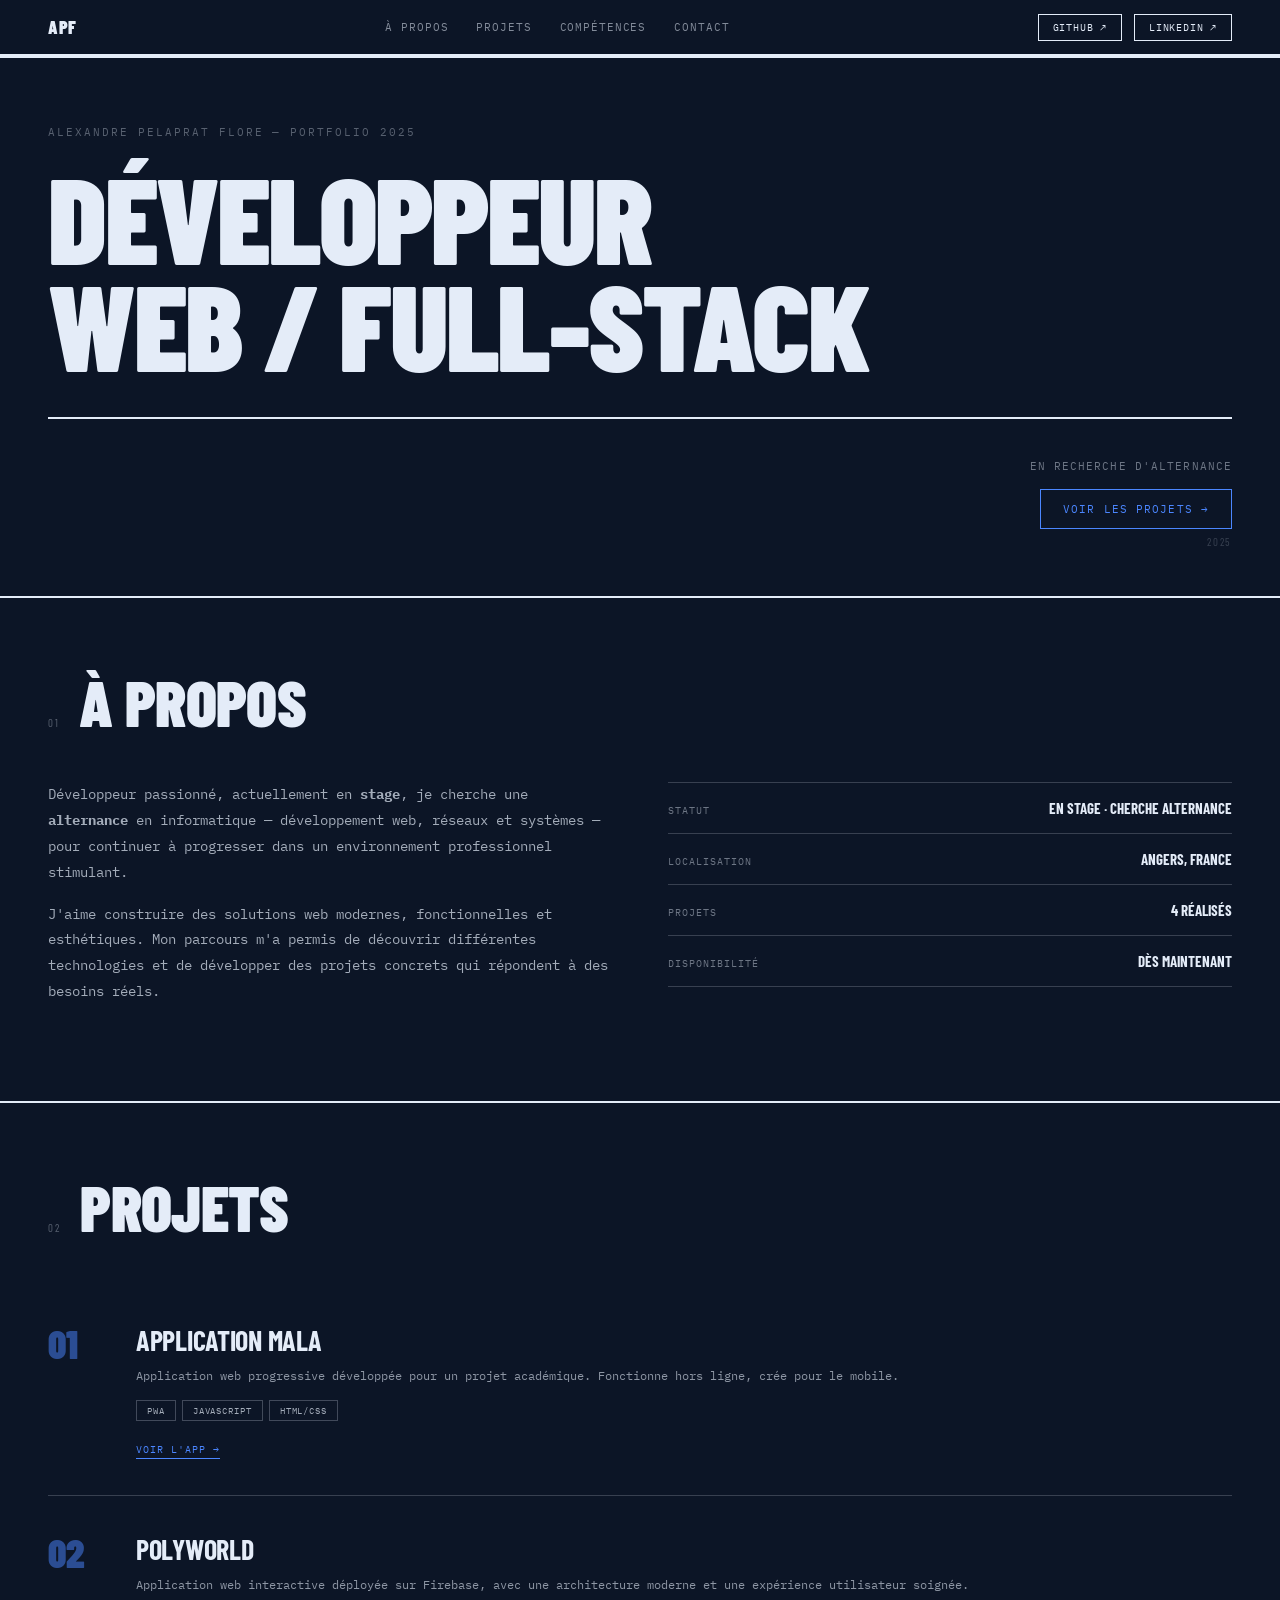
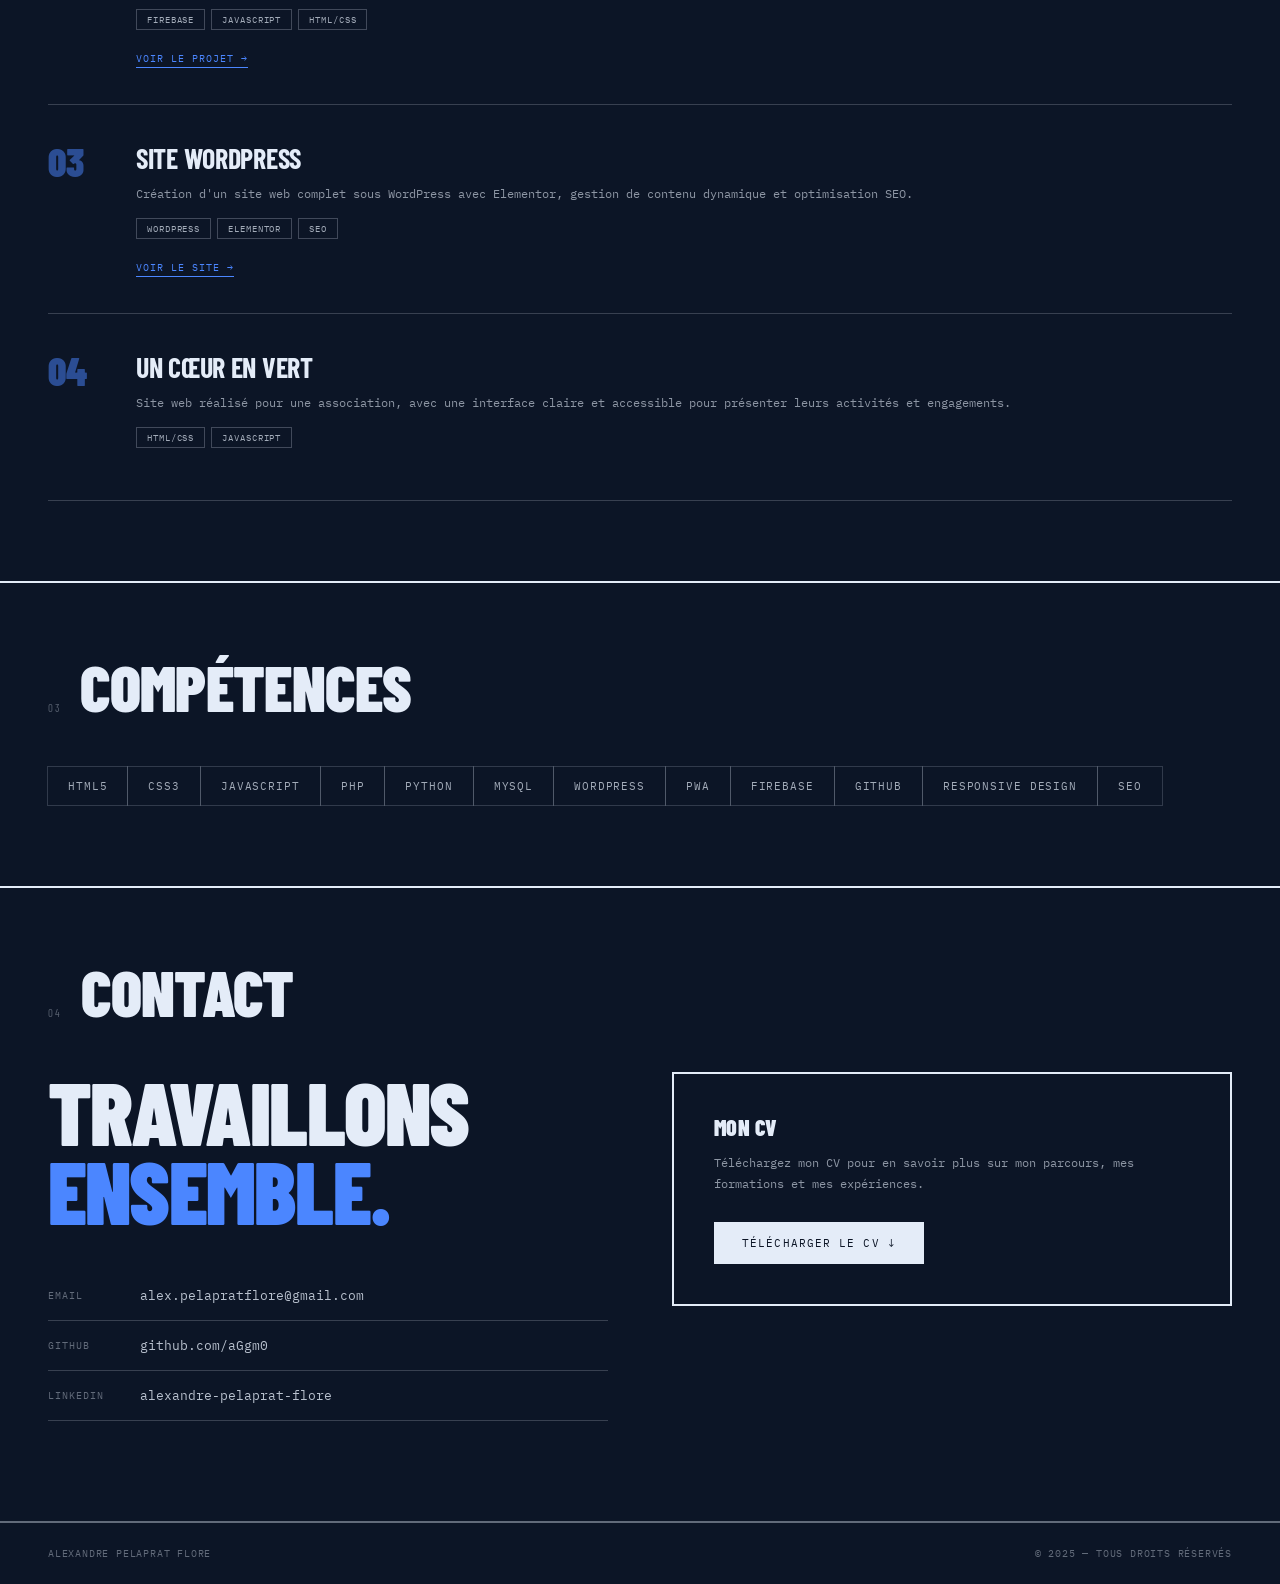
==== index.html @ af3e2ae2 "Fix email display, replace Cloudflare protection with JS obfuscation Co-Authored-By: Claude Sonnet 4" ====
<!DOCTYPE html>
<html lang="fr">
<head>
  <meta charset="UTF-8">
  <meta name="viewport" content="width=device-width, initial-scale=1.0">
  <meta name="description" content="Alexandre Pelaprat Flore — Développeur Web Full-Stack | Portfolio">
  <title>Alexandre Pelaprat Flore — Portfolio</title>
  <link href="https://fonts.googleapis.com/css2?family=Barlow+Condensed:wght@400;700;900&family=IBM+Plex+Mono:wght@400;500;600&display=swap" rel="stylesheet">
  <style>
    :root {
      --bg: #0c1526;
      --fg: #e4ecf8;
      --accent: #4b86ff;
      --border: #e4ecf8;
      --ff-d: 'Barlow Condensed', sans-serif;
      --ff-m: 'IBM Plex Mono', monospace;
    }

    *, *::before, *::after { margin:0; padding:0; box-sizing:border-box; }
    html { scroll-behavior: smooth; }
    body { font-family: var(--ff-m); background: var(--bg); color: var(--fg); overflow-x: hidden; }
    a { color: inherit; text-decoration: none; }
    img { display: block; }

    /* ─── NAV ─── */
    nav {
      position: sticky; top: 0; z-index: 100;
      background: var(--bg); border-bottom: 2px solid var(--border);
      display: flex; align-items: center; justify-content: space-between;
      padding: 0 48px; height: 56px;
      font-size: 11px; text-transform: uppercase; letter-spacing: 0.08em;
    }
    .nav-logo { font-family: var(--ff-d); font-weight: 900; font-size: 18px; letter-spacing: 0.04em; }
    .nav-links { display:flex; gap:28px; list-style:none; }
    .nav-links a { opacity:0.55; transition:opacity .15s; }
    .nav-links a:hover { opacity:1; }
    .nav-actions { display:flex; gap:12px; }
    .nav-btn {
      border: 1.5px solid var(--border); padding:6px 14px;
      font-size:10px; font-family: var(--ff-m); letter-spacing:.08em; cursor:pointer;
      background:transparent; color:var(--fg); text-transform:uppercase;
      transition: background .15s, color .15s;
    }
    .nav-btn:hover { background: var(--fg); color: var(--bg); }

    /* ─── SECTIONS ─── */
    section { border-top: 2px solid var(--border); }
    .wrap { max-width: 1320px; margin: 0 auto; padding: 0 48px; }
    .section-head { display:flex; align-items:baseline; gap:20px; margin-bottom:48px; padding-top:72px; }
    .s-num { font-family:var(--ff-d); font-size:11px; letter-spacing:.15em; text-transform:uppercase; opacity:.35; }
    .s-title { font-family:var(--ff-d); font-size:clamp(40px,5vw,72px); font-weight:900; text-transform:uppercase; line-height:1; letter-spacing:-.01em; }

    /* ─── HERO ─── */
    .hero {
      min-height: 60vh; display: flex; flex-direction: column;
      justify-content: center; padding: 64px 48px; position: relative;
    }
    .hero::after {
      content: '2025'; position: absolute; bottom: 48px; right: 48px;
      font-family: var(--ff-d); font-size: 11px; letter-spacing: .15em;
      text-transform: uppercase; opacity: .2;
    }
    .hero-pre {
      font-size: 11px; letter-spacing: .18em; text-transform: uppercase; opacity: .35; margin-bottom: 24px;
    }
    .hero-name {
      font-family: var(--ff-d); font-weight: 900;
      font-size: clamp(60px, 9.5vw, 136px); line-height: .88;
      text-transform: uppercase; letter-spacing: -.02em;
    }
    .hero-rule { width: 100%; height: 2px; background: var(--border); margin: 40px 0; }
    .hero-bottom { display: flex; justify-content: space-between; align-items: flex-end; }
    .hero-status { font-size: 11px; letter-spacing: .1em; text-transform: uppercase; opacity: .45; margin-bottom: 16px; }
    .hero-cta {
      display: inline-flex; align-items: center; gap: 10px;
      font-size: 11px; letter-spacing: .1em; text-transform: uppercase;
      color: var(--accent); border: 1.5px solid var(--accent); padding: 12px 22px;
      transition: background .15s, color .15s;
    }
    .hero-cta:hover { background: var(--accent); color: var(--bg); }

    /* ─── ABOUT ─── */
    .about { padding-bottom: 80px; }
    .about-grid { display: grid; grid-template-columns: 1fr 1fr; gap: 56px; align-items: start; }
    .about-text p { font-size: 14px; line-height: 1.85; opacity: .7; margin-bottom: 16px; }
    .about-text strong { opacity: 1; color: var(--fg); }
    .about-facts { display: flex; flex-direction: column; }
    .about-fact { display:flex; justify-content:space-between; align-items:baseline; padding:16px 0; border-bottom:1px solid; border-color:color-mix(in srgb,var(--border) 20%,transparent); }
    .about-fact:first-child { border-top:1px solid; border-top-color:color-mix(in srgb,var(--border) 20%,transparent); }
    .fact-label { font-size:10px; text-transform:uppercase; letter-spacing:.1em; opacity:.45; }
    .fact-value { font-family:var(--ff-d); font-weight:700; font-size:15px; text-transform:uppercase; }

    /* ─── PROJECTS ─── */
    .projects { padding-bottom: 80px; }
    .project-item {
      display: grid; grid-template-columns: 56px 1fr;
      gap: 32px; align-items: start; padding: 36px 0;
      border-bottom: 1px solid; border-color:color-mix(in srgb,var(--border) 20%,transparent);
    }
    .project-item:first-child { border-top:1px solid; border-top-color:color-mix(in srgb,var(--border) 20%,transparent); }
    .proj-num { font-family:var(--ff-d); font-size:40px; font-weight:900; color:var(--accent); line-height:1; opacity:.5; }
    .proj-title { font-family:var(--ff-d); font-size:28px; font-weight:700; text-transform:uppercase; letter-spacing:-.01em; margin-bottom:8px; }
    .proj-desc { font-size:12px; line-height:1.75; opacity:.6; margin-bottom:14px; }
    .proj-tags { display:flex; flex-wrap:wrap; gap:6px; margin-bottom:16px; }
    .tag { font-size:9px; text-transform:uppercase; letter-spacing:.1em; padding:4px 10px; border:1px solid; border-color:color-mix(in srgb,var(--border) 35%,transparent); opacity:.7; }
    .proj-link { font-size:10px; text-transform:uppercase; letter-spacing:.1em; color:var(--accent); display:inline-flex; align-items:center; gap:6px; border-bottom:1px solid var(--accent); padding-bottom:2px; transition:gap .15s; }
    .proj-link:hover { gap:12px; }

    /* ─── SKILLS ─── */
    .skills { padding-bottom: 80px; }
    .skills-grid { display:flex; flex-wrap:wrap; gap:0; }
    .skill { font-size:11px; text-transform:uppercase; letter-spacing:.08em; padding:12px 20px; border:1px solid; border-color:color-mix(in srgb,var(--border) 25%,transparent); margin:-1px 0 0 -1px; transition:background .15s, color .15s, opacity .15s; opacity:.7; }
    .skill:hover { opacity:1; background:var(--fg); color:var(--bg); }

    /* ─── CONTACT ─── */
    .contact { padding-bottom: 100px; }
    .contact-grid { display:grid; grid-template-columns:1fr 1fr; gap:64px; align-items:start; }
    .contact-heading { font-family:var(--ff-d); font-size:clamp(48px,7vw,88px); font-weight:900; text-transform:uppercase; line-height:.9; letter-spacing:-.02em; margin-bottom:40px; }
    .contact-heading span { color:var(--accent); }
    .contact-row { display:flex; align-items:center; gap:20px; padding:16px 0; border-bottom:1px solid; border-color:color-mix(in srgb,var(--border) 20%,transparent); font-size:13px; }
    .contact-row:first-child { border-top:1px solid; border-top-color:color-mix(in srgb,var(--border) 20%,transparent); }
    .c-label { font-size:10px; text-transform:uppercase; letter-spacing:.1em; opacity:.4; min-width:72px; }
    .c-val { opacity:.8; transition:opacity .15s; }
    .c-val:hover { opacity:1; }
    .cv-box { border:2px solid var(--border); padding:40px; }
    .cv-box-title { font-family:var(--ff-d); font-size:22px; font-weight:900; text-transform:uppercase; letter-spacing:.02em; margin-bottom:12px; }
    .cv-desc { font-size:12px; line-height:1.75; opacity:.6; margin-bottom:28px; }
    .cv-btn { display:inline-flex; align-items:center; gap:12px; background:var(--fg); color:var(--bg); padding:14px 28px; font-size:11px; font-family:var(--ff-m); text-transform:uppercase; letter-spacing:.1em; transition:opacity .15s; }
    .cv-btn:hover { opacity:.82; }

    /* ─── FOOTER ─── */
    footer { border-top:2px solid var(--border); padding:24px 48px; display:flex; justify-content:space-between; align-items:center; font-size:10px; letter-spacing:.08em; text-transform:uppercase; opacity:.4; }

    /* ─── RESPONSIVE ─── */
    @media(max-width:768px){
      nav { padding:0 24px; flex-wrap:wrap; height:auto; padding-top:12px; padding-bottom:12px; gap:12px; }
      .nav-links { order:3; width:100%; justify-content:center; }
      .wrap { padding:0 24px; }
      .hero { padding:48px 24px; }
      .about-grid { grid-template-columns:1fr; }
      .contact-grid { grid-template-columns:1fr; }
      footer { padding:20px 24px; flex-direction:column; gap:8px; text-align:center; }
    }
  </style>
</head>
<body>

<nav>
  <div class="nav-logo">APF</div>
  <ul class="nav-links">
    <li><a href="#about">À propos</a></li>
    <li><a href="#projects">Projets</a></li>
    <li><a href="#skills">Compétences</a></li>
    <li><a href="#contact">Contact</a></li>
  </ul>
  <div class="nav-actions">
    <a href="https://github.com/aGgm0" target="_blank" class="nav-btn">GitHub ↗</a>
    <a href="https://www.linkedin.com/in/alexandre-pelaprat-flore/" target="_blank" class="nav-btn">LinkedIn ↗</a>
  </div>
</nav>

<section class="hero" id="top">
  <div class="hero-pre">Alexandre Pelaprat Flore — Portfolio 2025</div>
  <div class="hero-name">Développeur<br>Web / Full-Stack</div>
  <div class="hero-rule"></div>
  <div class="hero-bottom">
    <div></div>
    <div style="text-align:right">
      <div class="hero-status">En recherche d'alternance</div>
      <a href="#projects" class="hero-cta">Voir les projets →</a>
    </div>
  </div>
</section>

<section id="about" class="about">
  <div class="wrap">
    <div class="section-head">
      <span class="s-num">01</span>
      <h2 class="s-title">À propos</h2>
    </div>
    <div class="about-grid">
      <div class="about-text">
        <p>Développeur passionné, actuellement en <strong>stage</strong>, je cherche une <strong>alternance</strong> en informatique — développement web, réseaux et systèmes — pour continuer à progresser dans un environnement professionnel stimulant.</p>
        <p>J'aime construire des solutions web modernes, fonctionnelles et esthétiques. Mon parcours m'a permis de découvrir différentes technologies et de développer des projets concrets qui répondent à des besoins réels.</p>
      </div>
      <div class="about-facts">
        <div class="about-fact">
          <span class="fact-label">Statut</span>
          <span class="fact-value">En stage · Cherche alternance</span>
        </div>
        <div class="about-fact">
          <span class="fact-label">Localisation</span>
          <span class="fact-value">Angers, France</span>
        </div>
        <div class="about-fact">
          <span class="fact-label">Projets</span>
          <span class="fact-value">4 réalisés</span>
        </div>
        <div class="about-fact">
          <span class="fact-label">Disponibilité</span>
          <span class="fact-value">Dès maintenant</span>
        </div>
      </div>
    </div>
  </div>
</section>

<section id="projects" class="projects">
  <div class="wrap">
    <div class="section-head">
      <span class="s-num">02</span>
      <h2 class="s-title">Projets</h2>
    </div>

    <div class="project-item">
      <div class="proj-num">01</div>
      <div class="proj-info">
        <div class="proj-title">Application Mala</div>
        <p class="proj-desc">Application web progressive développée pour un projet académique. Fonctionne hors ligne, crée pour le mobile.</p>
        <div class="proj-tags">
          <span class="tag">PWA</span>
          <span class="tag">JavaScript</span>
          <span class="tag">HTML/CSS</span>
        </div>
        <a href="https://mala-lyart.vercel.app/" target="_blank" class="proj-link">Voir l'app →</a>
      </div>
    </div>

    <div class="project-item">
      <div class="proj-num">02</div>
      <div class="proj-info">
        <div class="proj-title">Polyworld</div>
        <p class="proj-desc">Application web interactive déployée sur Firebase, avec une architecture moderne et une expérience utilisateur soignée.</p>
        <div class="proj-tags">
          <span class="tag">Firebase</span>
          <span class="tag">JavaScript</span>
          <span class="tag">HTML/CSS</span>
        </div>
        <a href="https://polyworld-59bb5.web.app/" target="_blank" class="proj-link">Voir le projet →</a>
      </div>
    </div>

    <div class="project-item">
      <div class="proj-num">03</div>
      <div class="proj-info">
        <div class="proj-title">Site WordPress</div>
        <p class="proj-desc">Création d'un site web complet sous WordPress avec Elementor, gestion de contenu dynamique et optimisation SEO.</p>
        <div class="proj-tags">
          <span class="tag">WordPress</span>
          <span class="tag">Elementor</span>
          <span class="tag">SEO</span>
        </div>
        <a href="https://alexandre-pelapratflore.mds-angers.yt" target="_blank" class="proj-link">Voir le site →</a>
      </div>
    </div>

    <div class="project-item">
      <div class="proj-num">04</div>
      <div class="proj-info">
        <div class="proj-title">Un Cœur en Vert</div>
        <p class="proj-desc">Site web réalisé pour une association, avec une interface claire et accessible pour présenter leurs activités et engagements.</p>
        <div class="proj-tags">
          <span class="tag">HTML/CSS</span>
          <span class="tag">JavaScript</span>
        </div>
      </div>
    </div>

  </div>
</section>

<section id="skills" class="skills">
  <div class="wrap">
    <div class="section-head">
      <span class="s-num">03</span>
      <h2 class="s-title">Compétences</h2>
    </div>
    <div class="skills-grid">
      <span class="skill">HTML5</span>
      <span class="skill">CSS3</span>
      <span class="skill">JavaScript</span>
      <span class="skill">PHP</span>
      <span class="skill">Python</span>
      <span class="skill">MySQL</span>
      <span class="skill">WordPress</span>
      <span class="skill">PWA</span>
      <span class="skill">Firebase</span>
      <span class="skill">GitHub</span>
      <span class="skill">Responsive Design</span>
      <span class="skill">SEO</span>
    </div>
  </div>
</section>

<section id="contact" class="contact">
  <div class="wrap">
    <div class="section-head">
      <span class="s-num">04</span>
      <h2 class="s-title">Contact</h2>
    </div>
    <div class="contact-grid">
      <div>
        <div class="contact-heading">Travaillons<br><span>ensemble.</span></div>
        <div class="contact-row">
          <span class="c-label">Email</span>
          <a href="#" id="email-link" class="c-val" id="email-link">chargement...</a>
        </div>
        <div class="contact-row">
          <span class="c-label">GitHub</span>
          <a href="https://github.com/aGgm0" target="_blank" class="c-val">github.com/aGgm0</a>
        </div>
        <div class="contact-row">
          <span class="c-label">LinkedIn</span>
          <a href="https://www.linkedin.com/in/alexandre-pelaprat-flore/" target="_blank" class="c-val">alexandre-pelaprat-flore</a>
        </div>
      </div>
      <div class="cv-box">
        <div class="cv-box-title">Mon CV</div>
        <p class="cv-desc">Téléchargez mon CV pour en savoir plus sur mon parcours, mes formations et mes expériences.</p>
        <a href="./CV Alternance 86.pdf" download class="cv-btn">Télécharger le CV ↓</a>
      </div>
    </div>
  </div>
</section>

<footer>
  <span>Alexandre Pelaprat Flore</span>
  <span>© 2025 — Tous droits réservés</span>
</footer>

<script>
  var u='alex.pelapratflore';var d='gmail.com';
  var el=document.getElementById('email-link');
  el.href='mailto:'+u+'@'+d;
  el.textContent=u+'@'+d;
</script>
</body>
</html>
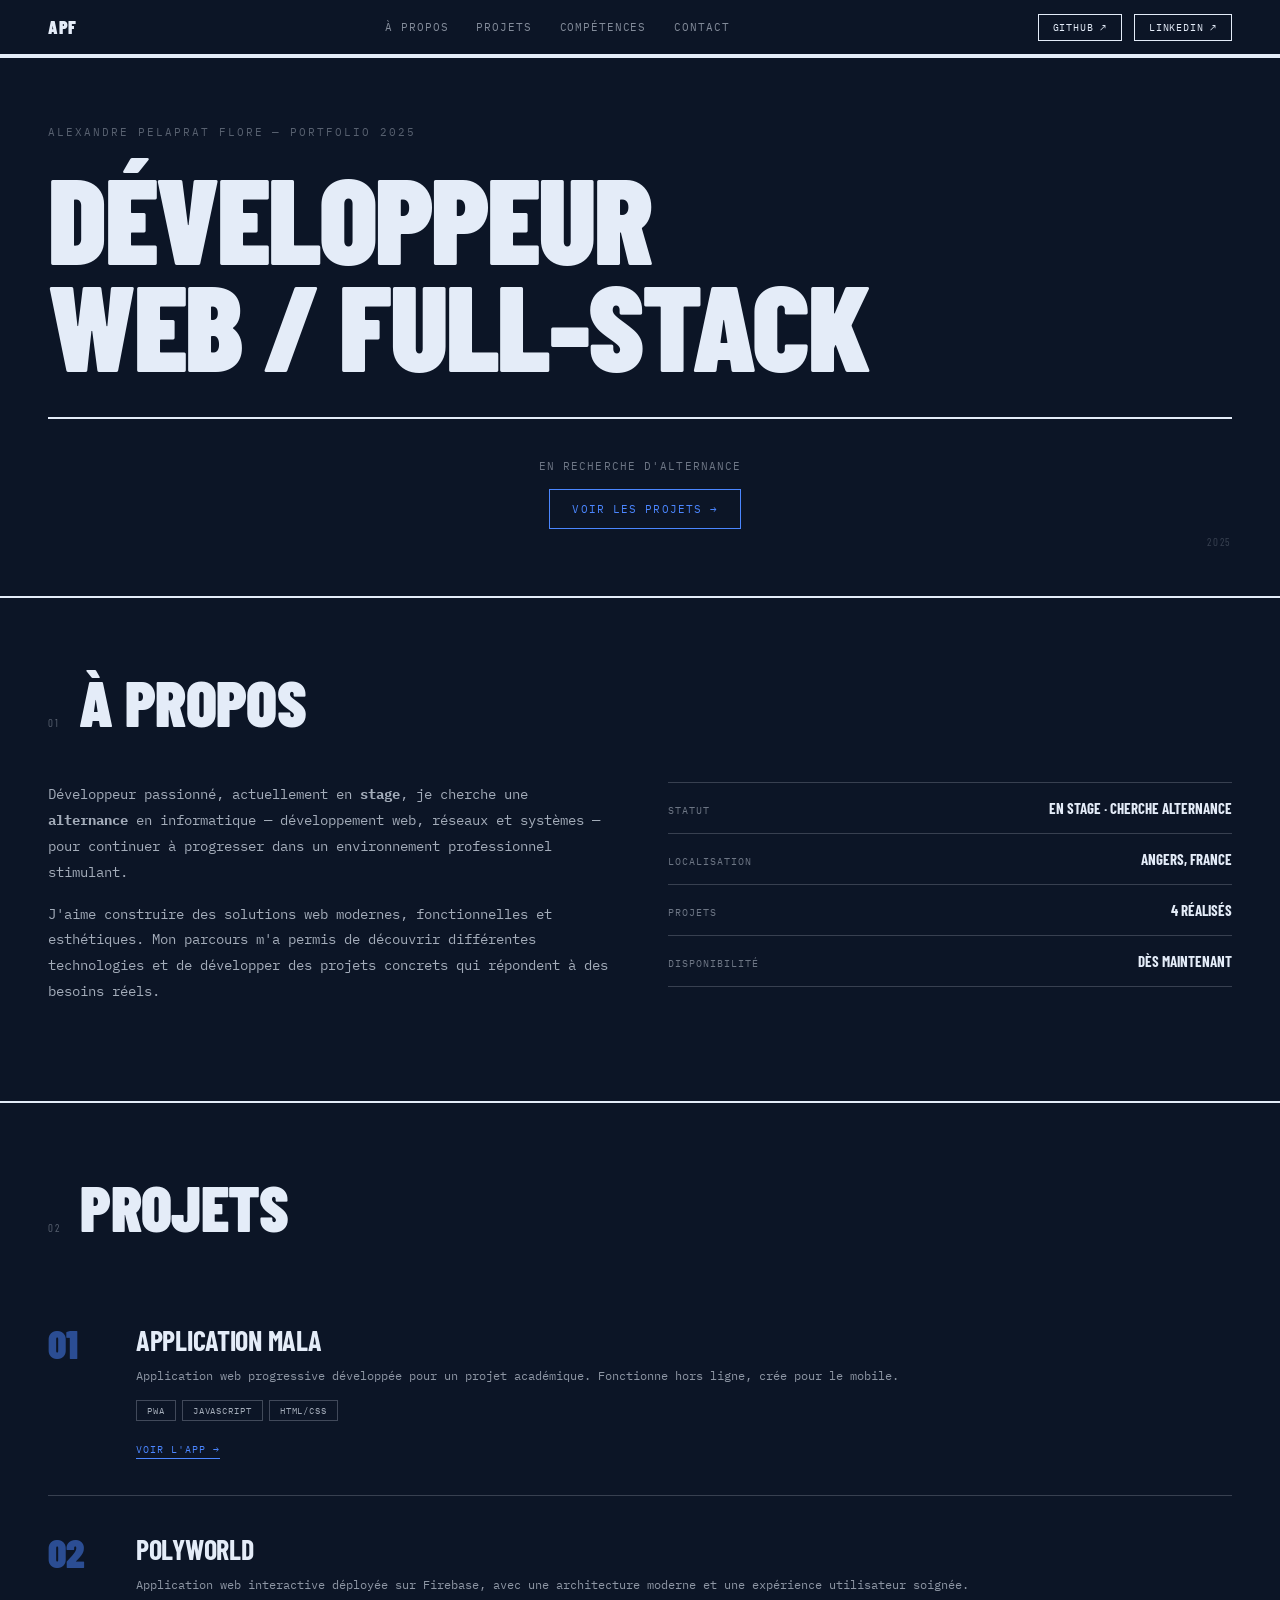
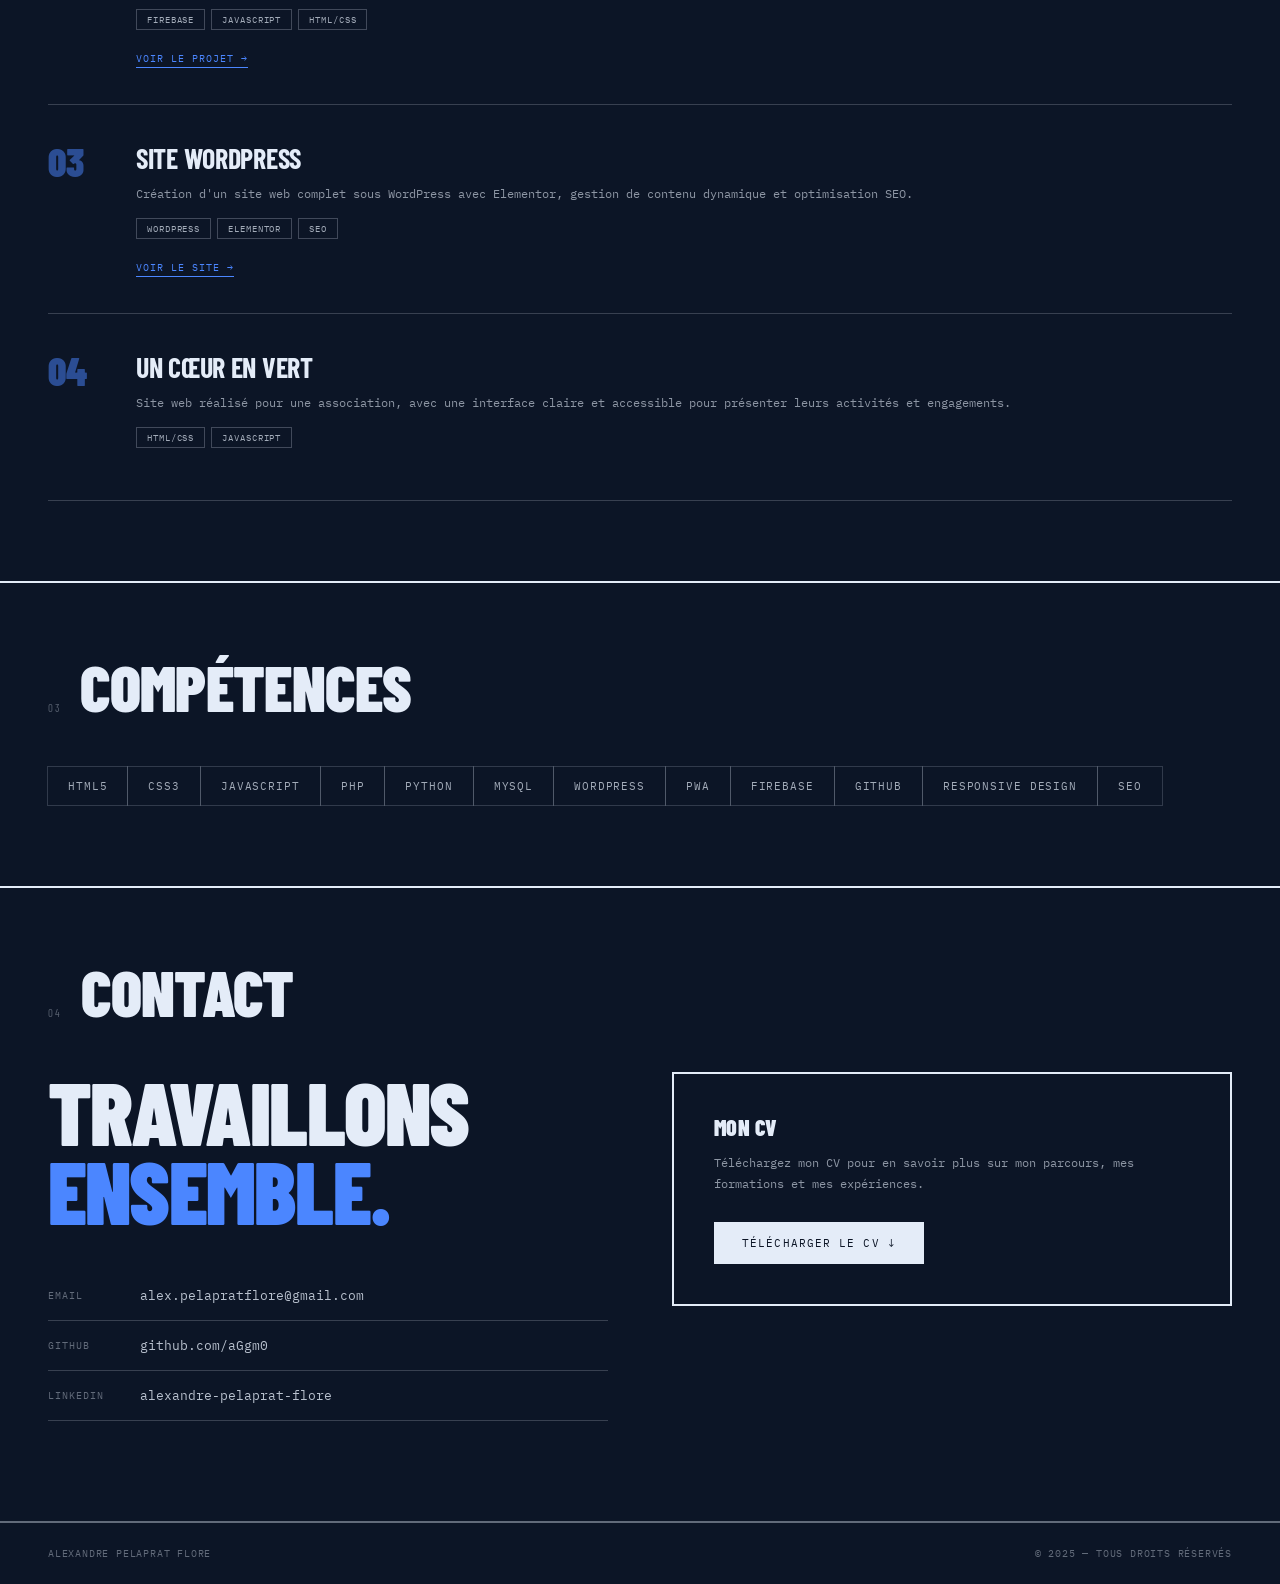
==== commit b5360739: "Center align items in hero-bottom section" ====
--- a/index.html
+++ b/index.html
@@ -69,7 +69,7 @@
       text-transform: uppercase; letter-spacing: -.02em;
     }
     .hero-rule { width: 100%; height: 2px; background: var(--border); margin: 40px 0; }
-    .hero-bottom { display: flex; justify-content: space-between; align-items: flex-end; }
+    .hero-bottom { display: flex; justify-content: center; align-items: flex-end; }
     .hero-status { font-size: 11px; letter-spacing: .1em; text-transform: uppercase; opacity: .45; margin-bottom: 16px; }
     .hero-cta {
       display: inline-flex; align-items: center; gap: 10px;
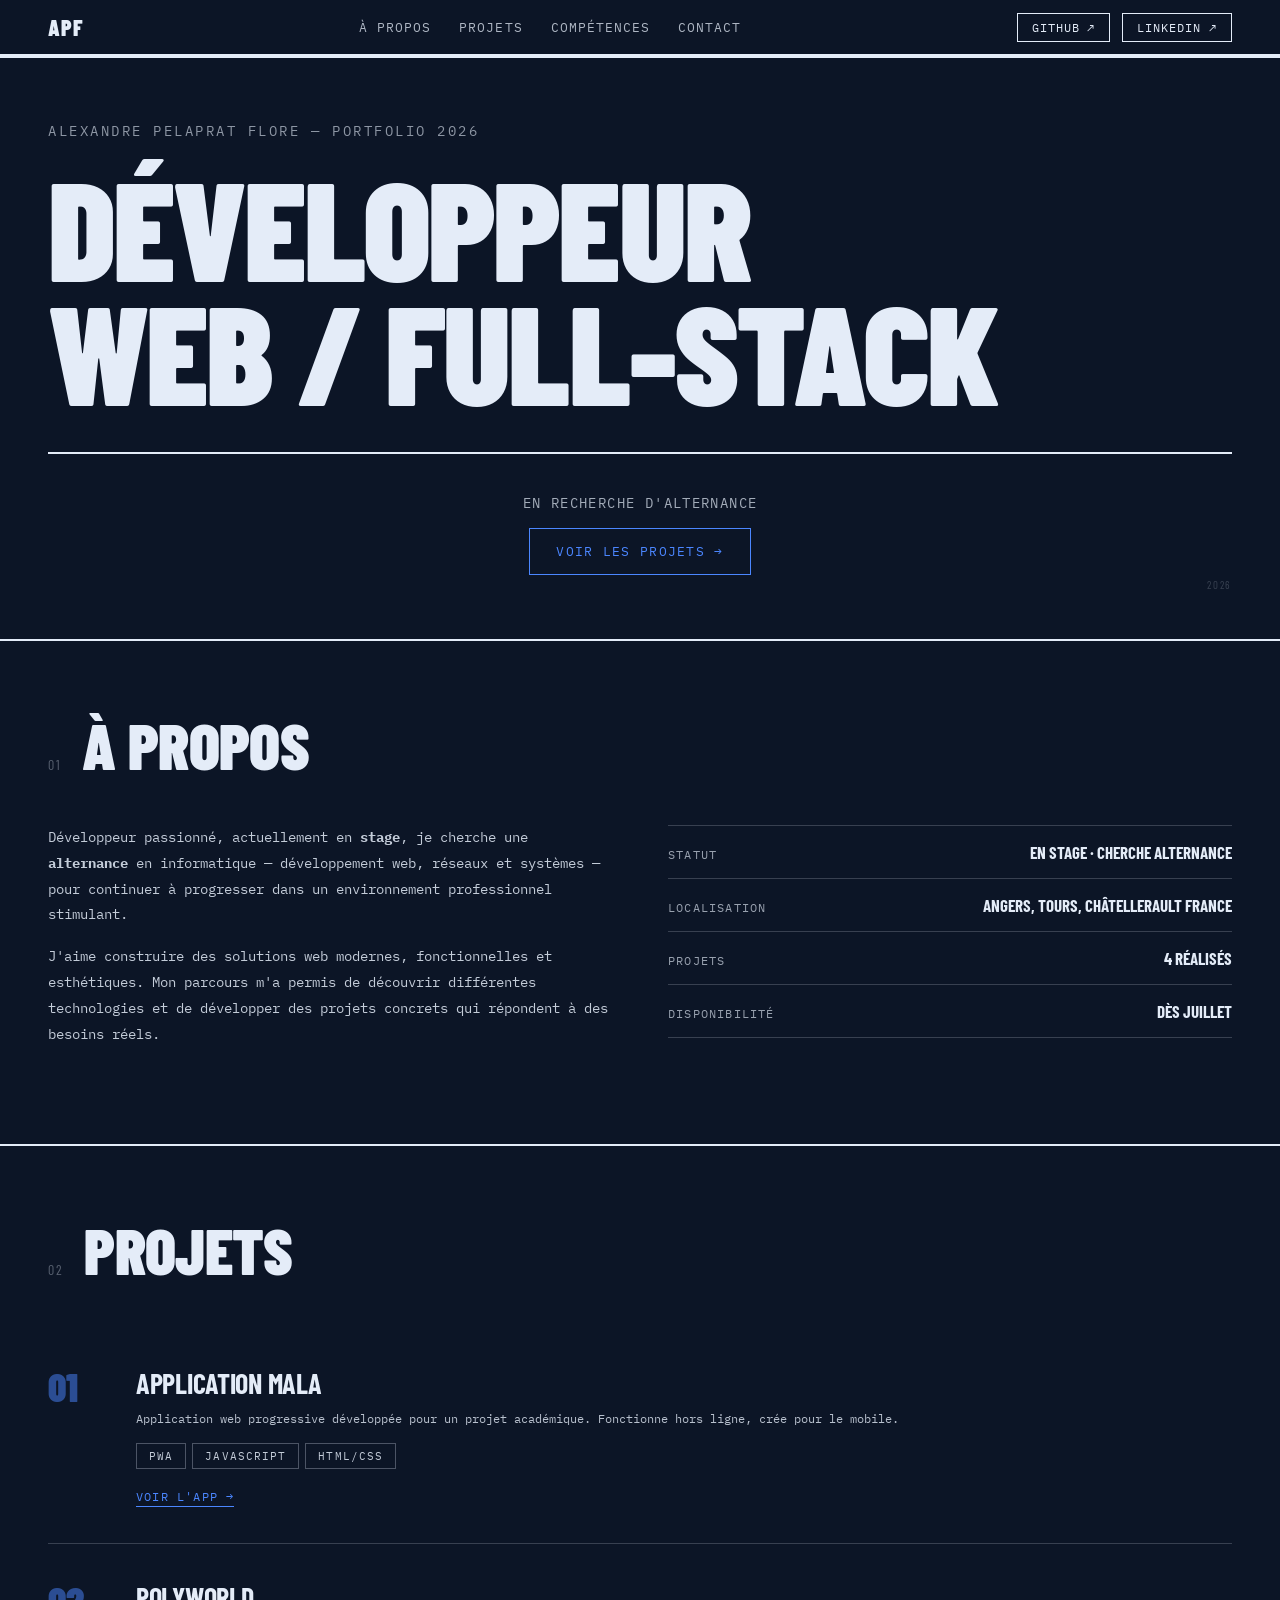
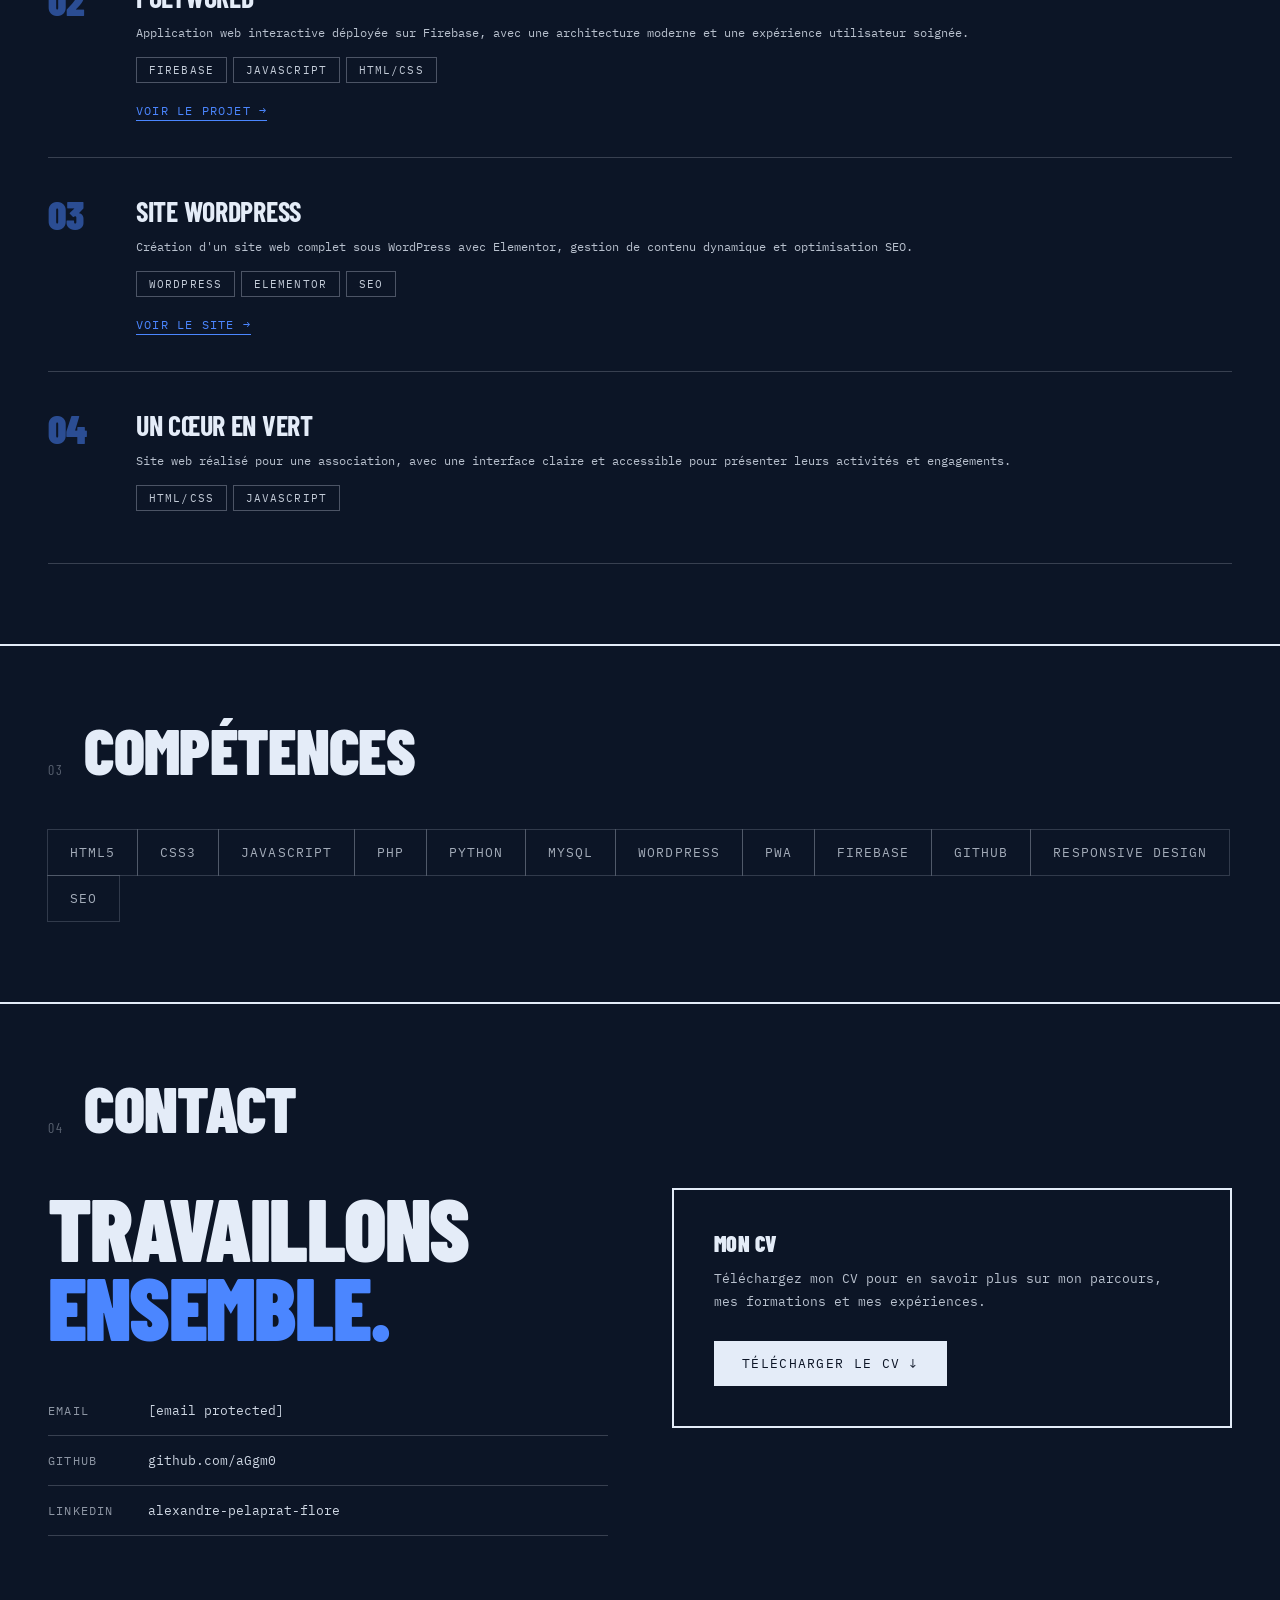
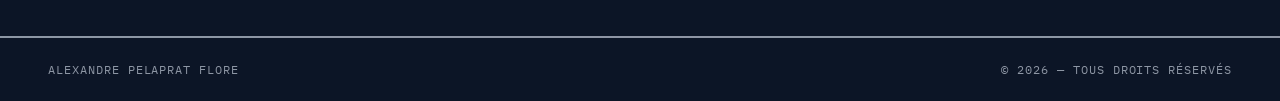
==== commit d0c4407f: "Add files via upload" ====
--- a/index.html
+++ b/index.html
@@ -1,11 +1,11 @@
-<!DOCTYPE html>
-<html lang="fr">
-<head>
+<!DOCTYPE html><html lang="fr"><head>
+
+
   <meta charset="UTF-8">
   <meta name="viewport" content="width=device-width, initial-scale=1.0">
   <meta name="description" content="Alexandre Pelaprat Flore — Développeur Web Full-Stack | Portfolio">
   <title>Alexandre Pelaprat Flore — Portfolio</title>
-  <link href="https://fonts.googleapis.com/css2?family=Barlow+Condensed:wght@400;700;900&family=IBM+Plex+Mono:wght@400;500;600&display=swap" rel="stylesheet">
+  <link href="https://fonts.googleapis.com/css2?family=Barlow+Condensed:wght@400;700;900&amp;family=IBM+Plex+Mono:wght@400;500;600&amp;display=swap" rel="stylesheet">
   <style>
     :root {
       --bg: #0c1526;
@@ -28,16 +28,16 @@
       background: var(--bg); border-bottom: 2px solid var(--border);
       display: flex; align-items: center; justify-content: space-between;
       padding: 0 48px; height: 56px;
-      font-size: 11px; text-transform: uppercase; letter-spacing: 0.08em;
-    }
-    .nav-logo { font-family: var(--ff-d); font-weight: 900; font-size: 18px; letter-spacing: 0.04em; }
+      font-size: 13px; text-transform: uppercase; letter-spacing: 0.08em;
+    }
+    .nav-logo { font-family: var(--ff-d); font-weight: 900; font-size: 22px; letter-spacing: 0.04em; }
     .nav-links { display:flex; gap:28px; list-style:none; }
-    .nav-links a { opacity:0.55; transition:opacity .15s; }
+    .nav-links a { opacity:0.75; transition:opacity .15s; }
     .nav-links a:hover { opacity:1; }
     .nav-actions { display:flex; gap:12px; }
     .nav-btn {
       border: 1.5px solid var(--border); padding:6px 14px;
-      font-size:10px; font-family: var(--ff-m); letter-spacing:.08em; cursor:pointer;
+      font-size:12px; font-family: var(--ff-m); letter-spacing:.08em; cursor:pointer;
       background:transparent; color:var(--fg); text-transform:uppercase;
       transition: background .15s, color .15s;
     }
@@ -47,7 +47,7 @@
     section { border-top: 2px solid var(--border); }
     .wrap { max-width: 1320px; margin: 0 auto; padding: 0 48px; }
     .section-head { display:flex; align-items:baseline; gap:20px; margin-bottom:48px; padding-top:72px; }
-    .s-num { font-family:var(--ff-d); font-size:11px; letter-spacing:.15em; text-transform:uppercase; opacity:.35; }
+    .s-num { font-family:var(--ff-d); font-size:14px; letter-spacing:.15em; text-transform:uppercase; opacity:.35; }
     .s-title { font-family:var(--ff-d); font-size:clamp(40px,5vw,72px); font-weight:900; text-transform:uppercase; line-height:1; letter-spacing:-.01em; }
 
     /* ─── HERO ─── */
@@ -56,25 +56,25 @@
       justify-content: center; padding: 64px 48px; position: relative;
     }
     .hero::after {
-      content: '2025'; position: absolute; bottom: 48px; right: 48px;
+      content: '2026'; position: absolute; bottom: 48px; right: 48px;
       font-family: var(--ff-d); font-size: 11px; letter-spacing: .15em;
       text-transform: uppercase; opacity: .2;
     }
     .hero-pre {
-      font-size: 11px; letter-spacing: .18em; text-transform: uppercase; opacity: .35; margin-bottom: 24px;
+      font-size: 14px; letter-spacing: .18em; text-transform: uppercase; opacity: .6; margin-bottom: 24px;
     }
     .hero-name {
       font-family: var(--ff-d); font-weight: 900;
-      font-size: clamp(60px, 9.5vw, 136px); line-height: .88;
+      font-size: clamp(72px, 11vw, 160px); line-height: .88;
       text-transform: uppercase; letter-spacing: -.02em;
     }
     .hero-rule { width: 100%; height: 2px; background: var(--border); margin: 40px 0; }
-    .hero-bottom { display: flex; justify-content: center; align-items: flex-end; }
-    .hero-status { font-size: 11px; letter-spacing: .1em; text-transform: uppercase; opacity: .45; margin-bottom: 16px; }
+    .hero-bottom { display: flex; justify-content: space-between; align-items: flex-end; }
+    .hero-status { font-size: 14px; letter-spacing: .1em; text-transform: uppercase; opacity: .7; margin-bottom: 16px; }
     .hero-cta {
       display: inline-flex; align-items: center; gap: 10px;
-      font-size: 11px; letter-spacing: .1em; text-transform: uppercase;
-      color: var(--accent); border: 1.5px solid var(--accent); padding: 12px 22px;
+      font-size: 13px; letter-spacing: .1em; text-transform: uppercase;
+      color: var(--accent); border: 1.5px solid var(--accent); padding: 14px 26px;
       transition: background .15s, color .15s;
     }
     .hero-cta:hover { background: var(--accent); color: var(--bg); }
@@ -82,13 +82,13 @@
     /* ─── ABOUT ─── */
     .about { padding-bottom: 80px; }
     .about-grid { display: grid; grid-template-columns: 1fr 1fr; gap: 56px; align-items: start; }
-    .about-text p { font-size: 14px; line-height: 1.85; opacity: .7; margin-bottom: 16px; }
+    .about-text p { font-size: 14px; line-height: 1.85; opacity: .85; margin-bottom: 16px; }
     .about-text strong { opacity: 1; color: var(--fg); }
     .about-facts { display: flex; flex-direction: column; }
     .about-fact { display:flex; justify-content:space-between; align-items:baseline; padding:16px 0; border-bottom:1px solid; border-color:color-mix(in srgb,var(--border) 20%,transparent); }
     .about-fact:first-child { border-top:1px solid; border-top-color:color-mix(in srgb,var(--border) 20%,transparent); }
-    .fact-label { font-size:10px; text-transform:uppercase; letter-spacing:.1em; opacity:.45; }
-    .fact-value { font-family:var(--ff-d); font-weight:700; font-size:15px; text-transform:uppercase; }
+    .fact-label { font-size:12px; text-transform:uppercase; letter-spacing:.1em; opacity:.65; }
+    .fact-value { font-family:var(--ff-d); font-weight:700; font-size:17px; text-transform:uppercase; }
 
     /* ─── PROJECTS ─── */
     .projects { padding-bottom: 80px; }
@@ -100,16 +100,16 @@
     .project-item:first-child { border-top:1px solid; border-top-color:color-mix(in srgb,var(--border) 20%,transparent); }
     .proj-num { font-family:var(--ff-d); font-size:40px; font-weight:900; color:var(--accent); line-height:1; opacity:.5; }
     .proj-title { font-family:var(--ff-d); font-size:28px; font-weight:700; text-transform:uppercase; letter-spacing:-.01em; margin-bottom:8px; }
-    .proj-desc { font-size:12px; line-height:1.75; opacity:.6; margin-bottom:14px; }
+    .proj-desc { font-size:12px; line-height:1.75; opacity:.8; margin-bottom:14px; }
     .proj-tags { display:flex; flex-wrap:wrap; gap:6px; margin-bottom:16px; }
-    .tag { font-size:9px; text-transform:uppercase; letter-spacing:.1em; padding:4px 10px; border:1px solid; border-color:color-mix(in srgb,var(--border) 35%,transparent); opacity:.7; }
-    .proj-link { font-size:10px; text-transform:uppercase; letter-spacing:.1em; color:var(--accent); display:inline-flex; align-items:center; gap:6px; border-bottom:1px solid var(--accent); padding-bottom:2px; transition:gap .15s; }
+    .tag { font-size:11px; text-transform:uppercase; letter-spacing:.1em; padding:5px 12px; border:1px solid; border-color:color-mix(in srgb,var(--border) 35%,transparent); opacity:.85; }
+    .proj-link { font-size:12px; text-transform:uppercase; letter-spacing:.1em; color:var(--accent); display:inline-flex; align-items:center; gap:6px; border-bottom:1px solid var(--accent); padding-bottom:2px; transition:gap .15s; }
     .proj-link:hover { gap:12px; }
 
     /* ─── SKILLS ─── */
     .skills { padding-bottom: 80px; }
     .skills-grid { display:flex; flex-wrap:wrap; gap:0; }
-    .skill { font-size:11px; text-transform:uppercase; letter-spacing:.08em; padding:12px 20px; border:1px solid; border-color:color-mix(in srgb,var(--border) 25%,transparent); margin:-1px 0 0 -1px; transition:background .15s, color .15s, opacity .15s; opacity:.7; }
+    .skill { font-size:13px; text-transform:uppercase; letter-spacing:.08em; padding:14px 22px; opacity:.85; border:1px solid; border-color:color-mix(in srgb,var(--border) 25%,transparent); margin:-1px 0 0 -1px; transition:background .15s, color .15s, opacity .15s; opacity:.7; }
     .skill:hover { opacity:1; background:var(--fg); color:var(--bg); }
 
     /* ─── CONTACT ─── */
@@ -119,17 +119,17 @@
     .contact-heading span { color:var(--accent); }
     .contact-row { display:flex; align-items:center; gap:20px; padding:16px 0; border-bottom:1px solid; border-color:color-mix(in srgb,var(--border) 20%,transparent); font-size:13px; }
     .contact-row:first-child { border-top:1px solid; border-top-color:color-mix(in srgb,var(--border) 20%,transparent); }
-    .c-label { font-size:10px; text-transform:uppercase; letter-spacing:.1em; opacity:.4; min-width:72px; }
-    .c-val { opacity:.8; transition:opacity .15s; }
+    .c-label { font-size:12px; text-transform:uppercase; letter-spacing:.1em; opacity:.6; min-width:80px; }
+    .c-val { opacity:.9; transition:opacity .15s; }
     .c-val:hover { opacity:1; }
     .cv-box { border:2px solid var(--border); padding:40px; }
     .cv-box-title { font-family:var(--ff-d); font-size:22px; font-weight:900; text-transform:uppercase; letter-spacing:.02em; margin-bottom:12px; }
-    .cv-desc { font-size:12px; line-height:1.75; opacity:.6; margin-bottom:28px; }
-    .cv-btn { display:inline-flex; align-items:center; gap:12px; background:var(--fg); color:var(--bg); padding:14px 28px; font-size:11px; font-family:var(--ff-m); text-transform:uppercase; letter-spacing:.1em; transition:opacity .15s; }
+    .cv-desc { font-size:13px; line-height:1.75; opacity:.8; margin-bottom:28px; }
+    .cv-btn { display:inline-flex; align-items:center; gap:12px; background:var(--fg); color:var(--bg); padding:14px 28px; font-size:13px; font-family:var(--ff-m); text-transform:uppercase; letter-spacing:.1em; transition:opacity .15s; }
     .cv-btn:hover { opacity:.82; }
 
     /* ─── FOOTER ─── */
-    footer { border-top:2px solid var(--border); padding:24px 48px; display:flex; justify-content:space-between; align-items:center; font-size:10px; letter-spacing:.08em; text-transform:uppercase; opacity:.4; }
+    footer { border-top:2px solid var(--border); padding:24px 48px; display:flex; justify-content:space-between; align-items:center; font-size:12px; letter-spacing:.08em; text-transform:uppercase; opacity:.6; }
 
     /* ─── RESPONSIVE ─── */
     @media(max-width:768px){
@@ -143,7 +143,7 @@
     }
   </style>
 </head>
-<body>
+<body data-cc-id="cc-1" style="cursor: crosshair;">
 
 <nav>
   <div class="nav-logo">APF</div>
@@ -160,12 +160,11 @@
 </nav>
 
 <section class="hero" id="top">
-  <div class="hero-pre">Alexandre Pelaprat Flore — Portfolio 2025</div>
+  <div class="hero-pre">Alexandre Pelaprat Flore — Portfolio 2026</div>
   <div class="hero-name">Développeur<br>Web / Full-Stack</div>
   <div class="hero-rule"></div>
-  <div class="hero-bottom">
-    <div></div>
-    <div style="text-align:right">
+  <div class="hero-bottom" style="justify-content:center">
+    <div style="text-align:center">
       <div class="hero-status">En recherche d'alternance</div>
       <a href="#projects" class="hero-cta">Voir les projets →</a>
     </div>
@@ -173,7 +172,7 @@
 </section>
 
 <section id="about" class="about">
-  <div class="wrap">
+  <div class="wrap" data-cc-id="cc-4">
     <div class="section-head">
       <span class="s-num">01</span>
       <h2 class="s-title">À propos</h2>
@@ -190,7 +189,7 @@
         </div>
         <div class="about-fact">
           <span class="fact-label">Localisation</span>
-          <span class="fact-value">Angers, France</span>
+          <span class="fact-value" data-cc-id="cc-2" style="">Angers, Tours, châtellerault&nbsp;France</span>
         </div>
         <div class="about-fact">
           <span class="fact-label">Projets</span>
@@ -198,7 +197,7 @@
         </div>
         <div class="about-fact">
           <span class="fact-label">Disponibilité</span>
-          <span class="fact-value">Dès maintenant</span>
+          <span class="fact-value" data-cc-id="cc-3" style="">Dès juillet</span>
         </div>
       </div>
     </div>
@@ -303,7 +302,7 @@
         <div class="contact-heading">Travaillons<br><span>ensemble.</span></div>
         <div class="contact-row">
           <span class="c-label">Email</span>
-          <a href="#" id="email-link" class="c-val" id="email-link">chargement...</a>
+          <a href="/cdn-cgi/l/email-protection#244548415c0a544148455456455042484b5641644349454d480a474b49" class="c-val"><span class="__cf_email__" data-cfemail="b3d2dfd6cb9dc3d6dfd2c3c1d2c7d5dfdcc1d6f3d4ded2dadf9dd0dcde">[email&#160;protected]</span></a>
         </div>
         <div class="contact-row">
           <span class="c-label">GitHub</span>
@@ -317,7 +316,7 @@
       <div class="cv-box">
         <div class="cv-box-title">Mon CV</div>
         <p class="cv-desc">Téléchargez mon CV pour en savoir plus sur mon parcours, mes formations et mes expériences.</p>
-        <a href="./CV Alternance 86.pdf" download class="cv-btn">Télécharger le CV ↓</a>
+        <a href="./CV Alternance 86.pdf" download="" class="cv-btn">Télécharger le CV ↓</a>
       </div>
     </div>
   </div>
@@ -325,14 +324,9 @@
 
 <footer>
   <span>Alexandre Pelaprat Flore</span>
-  <span>© 2025 — Tous droits réservés</span>
+  <span>© 2026 — Tous droits réservés</span>
 </footer>
 
-<script>
-  var u='alex.pelapratflore';var d='gmail.com';
-  var el=document.getElementById('email-link');
-  el.href='mailto:'+u+'@'+d;
-  el.textContent=u+'@'+d;
-</script>
-</body>
-</html>
+
+
+<script data-cfasync="false" src="/cdn-cgi/scripts/5c5dd728/cloudflare-static/email-decode.min.js"></script></body></html>
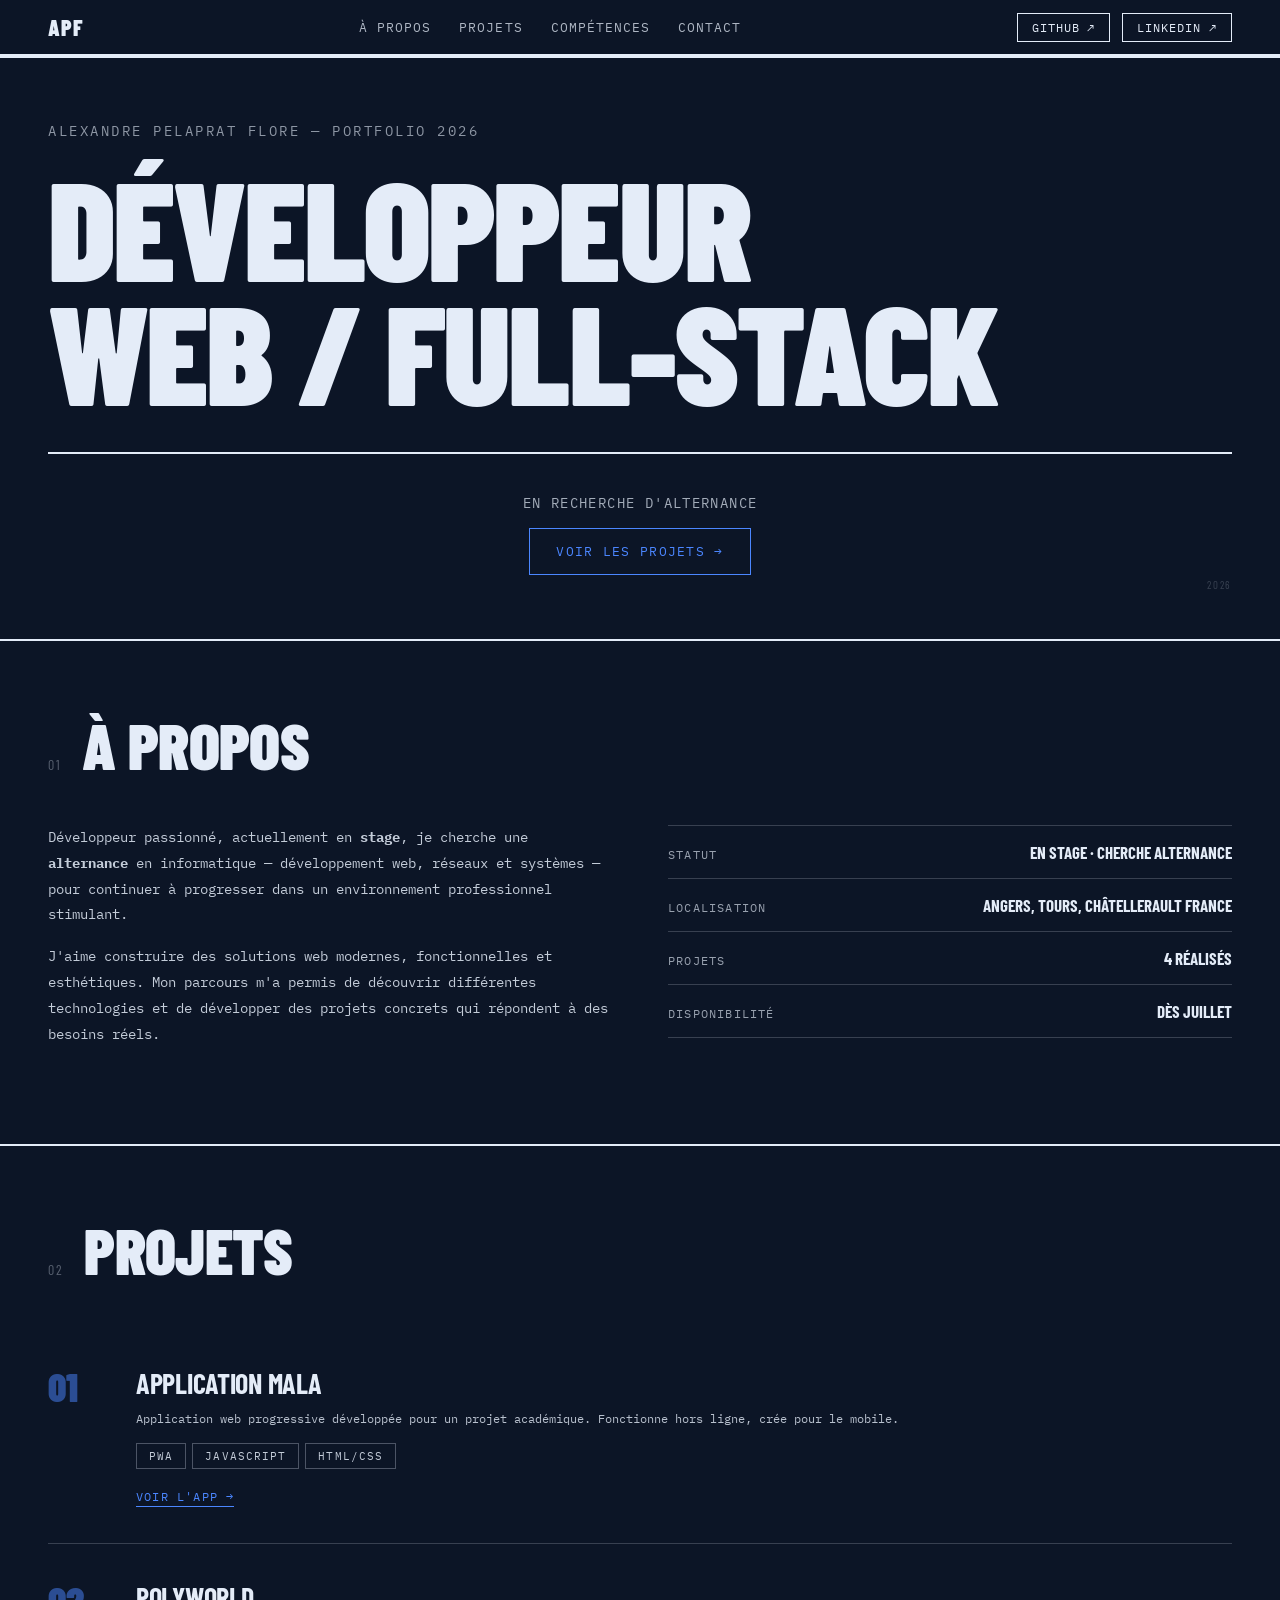
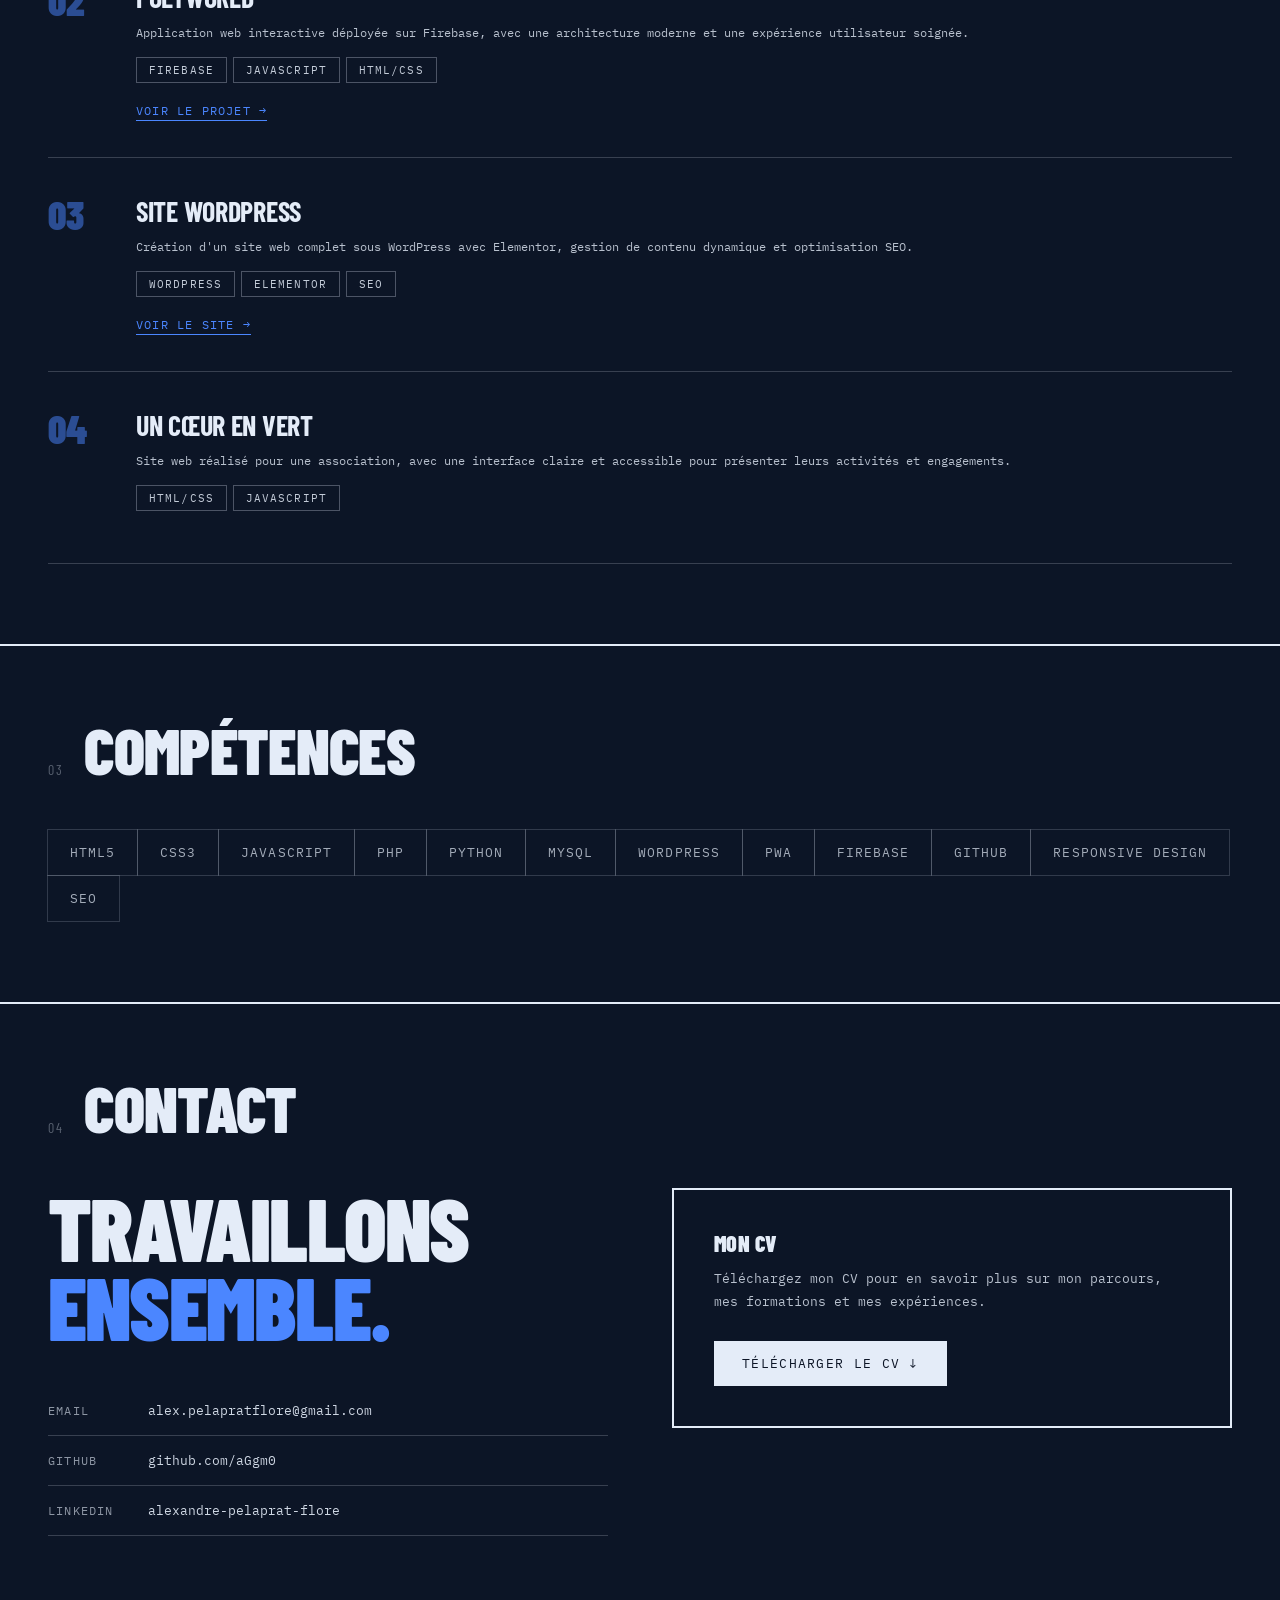
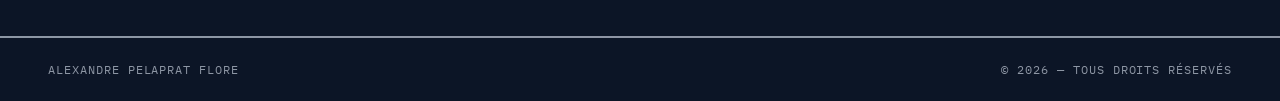
==== commit 6dc85c89: "Add files via upload" ====
--- a/index.html
+++ b/index.html
@@ -302,7 +302,7 @@
         <div class="contact-heading">Travaillons<br><span>ensemble.</span></div>
         <div class="contact-row">
           <span class="c-label">Email</span>
-          <a href="/cdn-cgi/l/email-protection#244548415c0a544148455456455042484b5641644349454d480a474b49" class="c-val"><span class="__cf_email__" data-cfemail="b3d2dfd6cb9dc3d6dfd2c3c1d2c7d5dfdcc1d6f3d4ded2dadf9dd0dcde">[email&#160;protected]</span></a>
+          <a href="#" id="email-link" class="c-val">chargement...</a>
         </div>
         <div class="contact-row">
           <span class="c-label">GitHub</span>
@@ -329,4 +329,10 @@
 
 
 
-<script data-cfasync="false" src="/cdn-cgi/scripts/5c5dd728/cloudflare-static/email-decode.min.js"></script></body></html>+<script>
+  var u='alex.pelapratflore';var d='gmail.com';
+  var el=document.getElementById('email-link');
+  el.href='mailto:'+u+'@'+d;
+  el.textContent=u+'@'+d;
+</script>
+</body></html>
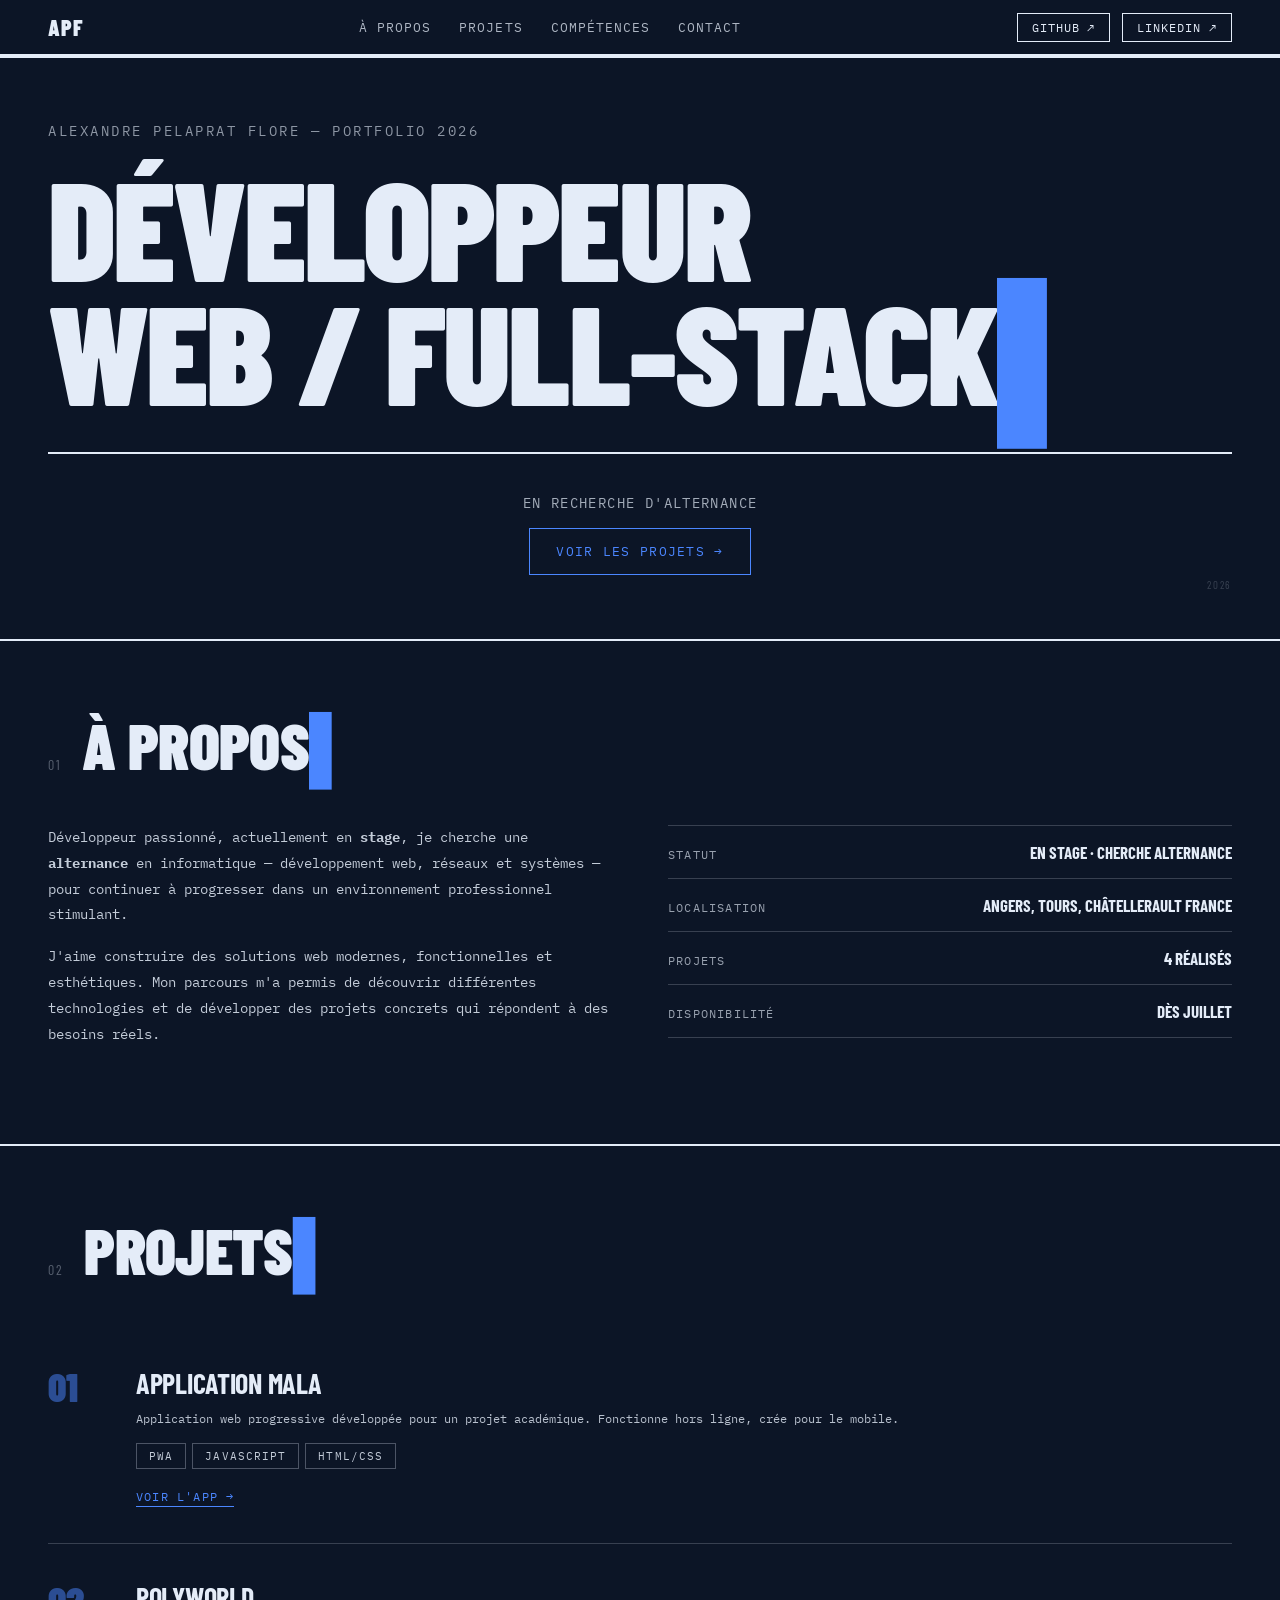
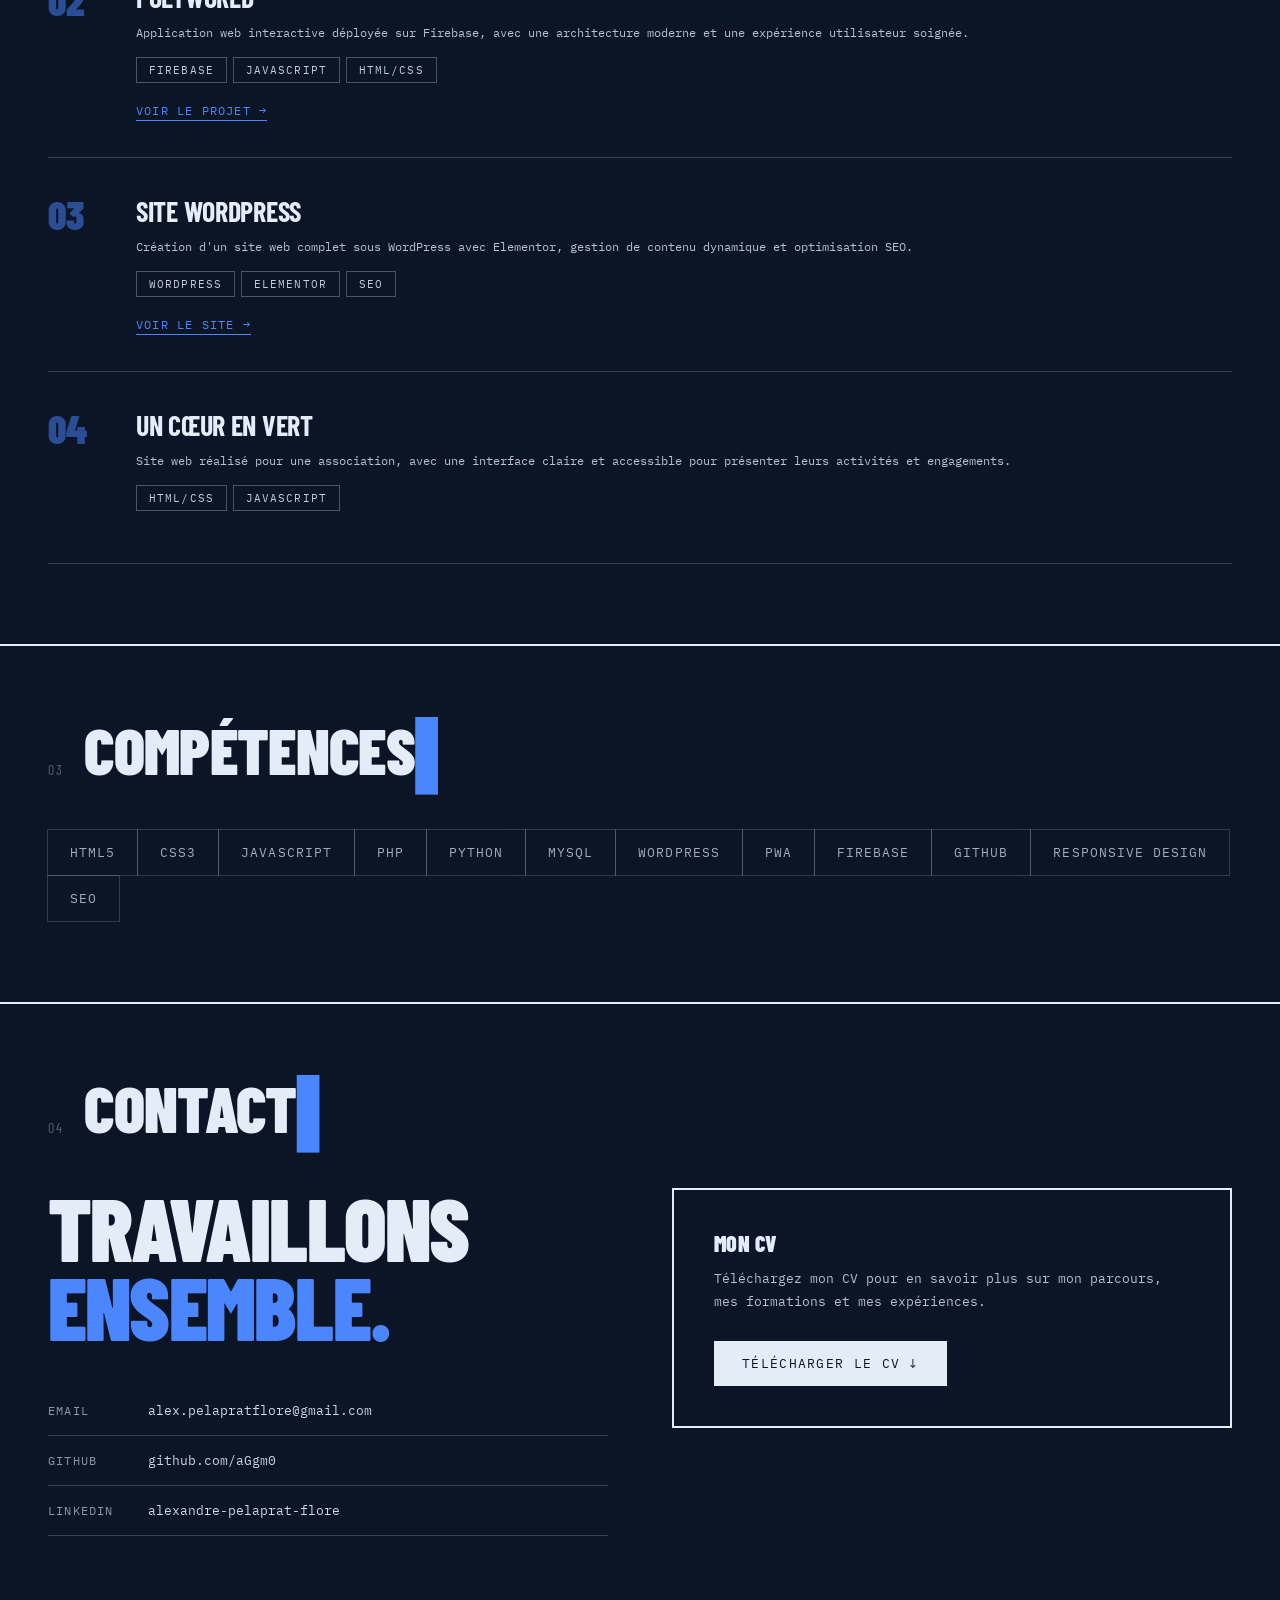
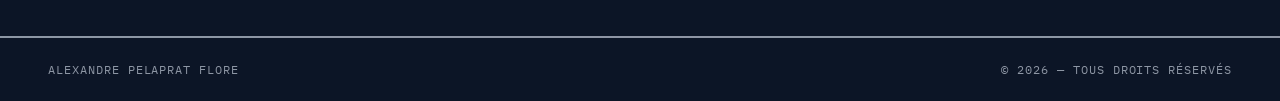
==== commit b0aabeff: "Add files via upload" ====
--- a/index.html
+++ b/index.html
@@ -161,7 +161,7 @@
 
 <section class="hero" id="top">
   <div class="hero-pre">Alexandre Pelaprat Flore — Portfolio 2026</div>
-  <div class="hero-name">Développeur<br>Web / Full-Stack</div>
+  <div class="hero-name" id="hero-typed"></div>
   <div class="hero-rule"></div>
   <div class="hero-bottom" style="justify-content:center">
     <div style="text-align:center">
@@ -329,10 +329,64 @@
 
 
 
+<style>
+  .cursor { color: var(--accent); font-weight: 900; }
+  .cursor.blink { animation: blink 1s step-end infinite; }
+  @keyframes blink { 50% { opacity: 0; } }
+  .s-title { opacity: 0; }
+  .s-title.typed { opacity: 1; }
+</style>
 <script>
   var u='alex.pelapratflore';var d='gmail.com';
   var el=document.getElementById('email-link');
   el.href='mailto:'+u+'@'+d;
   el.textContent=u+'@'+d;
+</script><script>
+  function delay(ms) { return new Promise(r => setTimeout(r, ms)); }
+
+  // Hero typewriter
+  async function typeHero() {
+    const lines = ['Développeur', 'Web / Full-Stack'];
+    const el = document.getElementById('hero-typed');
+    for (let i = 0; i < lines.length; i++) {
+      const line = lines[i];
+      for (let c = 0; c < line.length; c++) {
+        el.innerHTML = lines.slice(0, i).join('<br>') + (i > 0 ? '<br>' : '') + line.slice(0, c + 1) + '<span class="cursor">▌</span>';
+        await delay(48);
+      }
+      if (i < lines.length - 1) await delay(320);
+    }
+    el.innerHTML = lines.join('<br>') + '<span class="cursor blink">▌</span>';
+  }
+  typeHero();
+
+  // Section title typewriter — déclenché par IntersectionObserver
+  async function typeTitle(el) {
+    const text = el.dataset.text;
+    el.classList.add('typed');
+    el.textContent = '';
+    for (let c = 0; c < text.length; c++) {
+      el.innerHTML = text.slice(0, c + 1) + '<span class="cursor">▌</span>';
+      await delay(38);
+    }
+    el.innerHTML = text + '<span class="cursor blink">▌</span>';
+    // Arrêt du curseur après 2s
+    await delay(2000);
+    el.textContent = text;
+  }
+
+  const observer = new IntersectionObserver((entries) => {
+    entries.forEach(entry => {
+      if (entry.isIntersecting) {
+        observer.unobserve(entry.target);
+        typeTitle(entry.target);
+      }
+    });
+  }, { threshold: 0.6 });
+
+  document.querySelectorAll('.s-title').forEach(el => {
+    el.dataset.text = el.textContent.trim();
+    observer.observe(el);
+  });
 </script>
 </body></html>
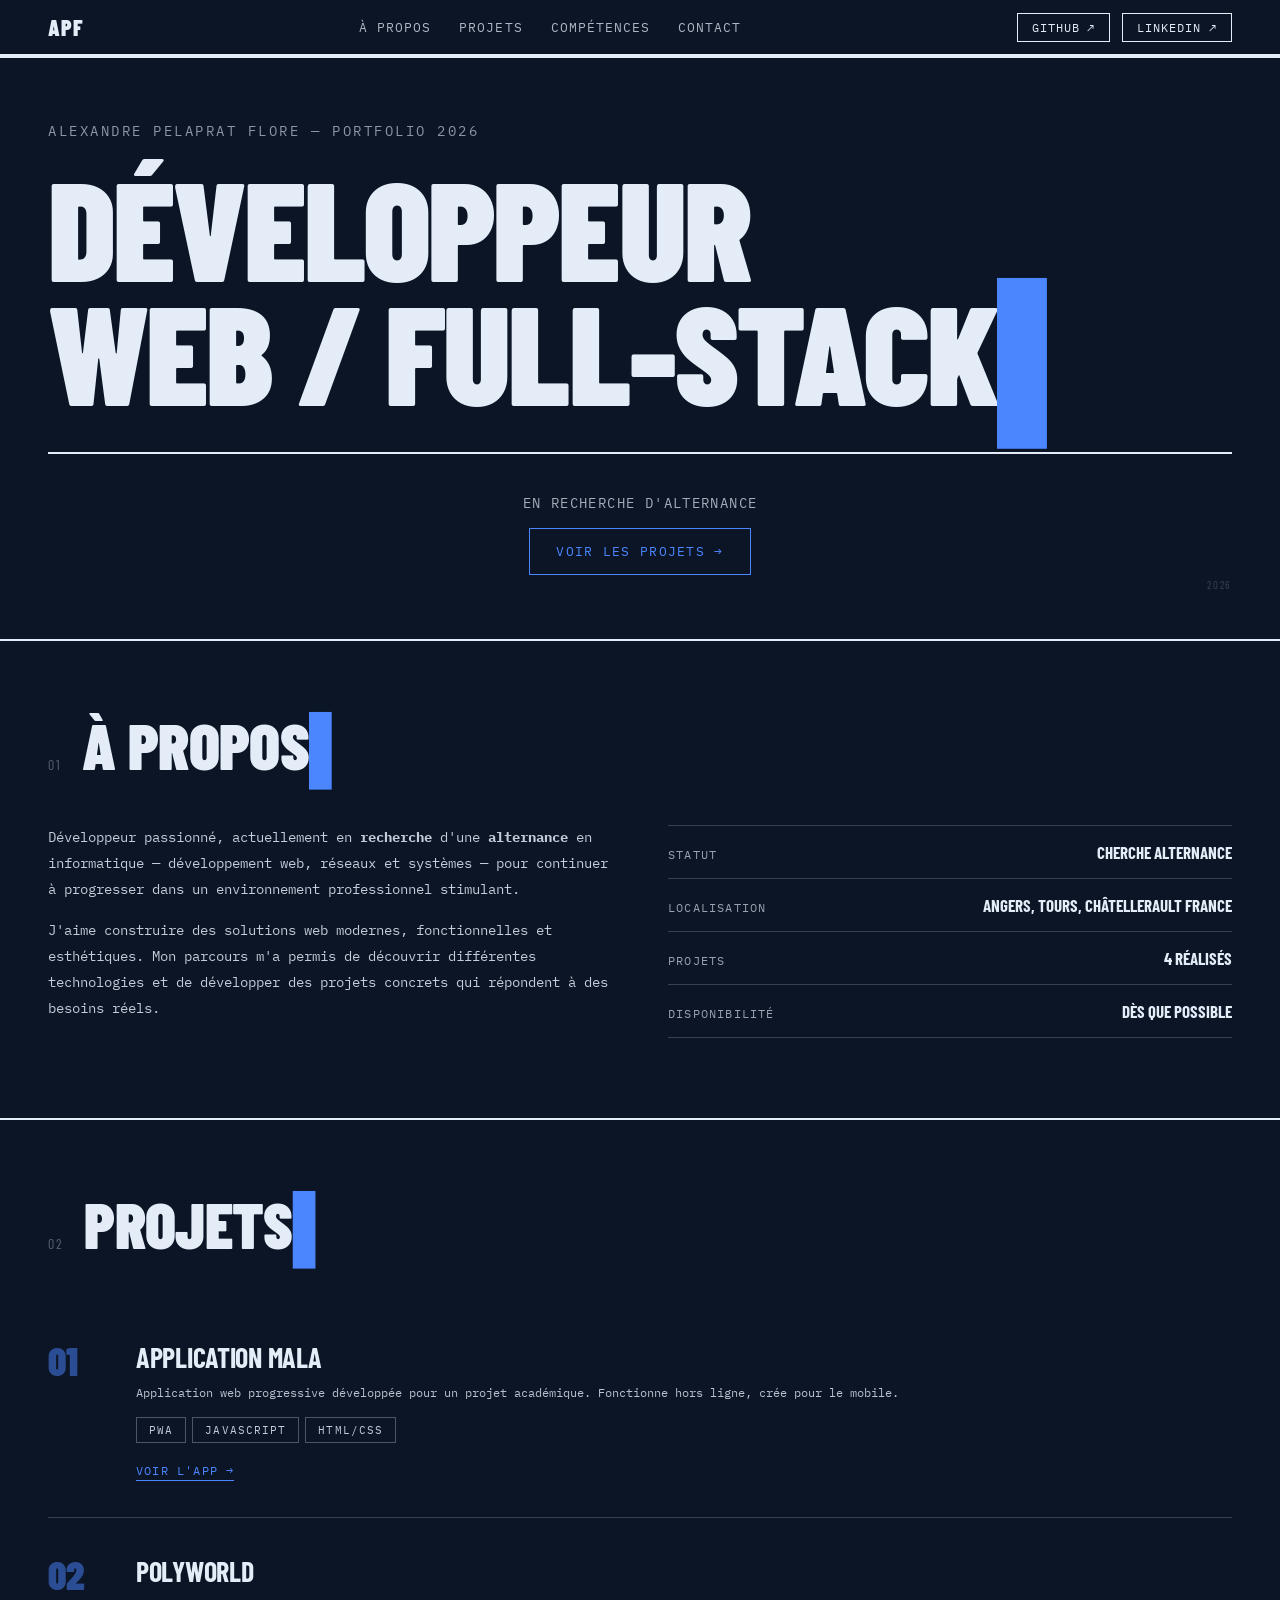
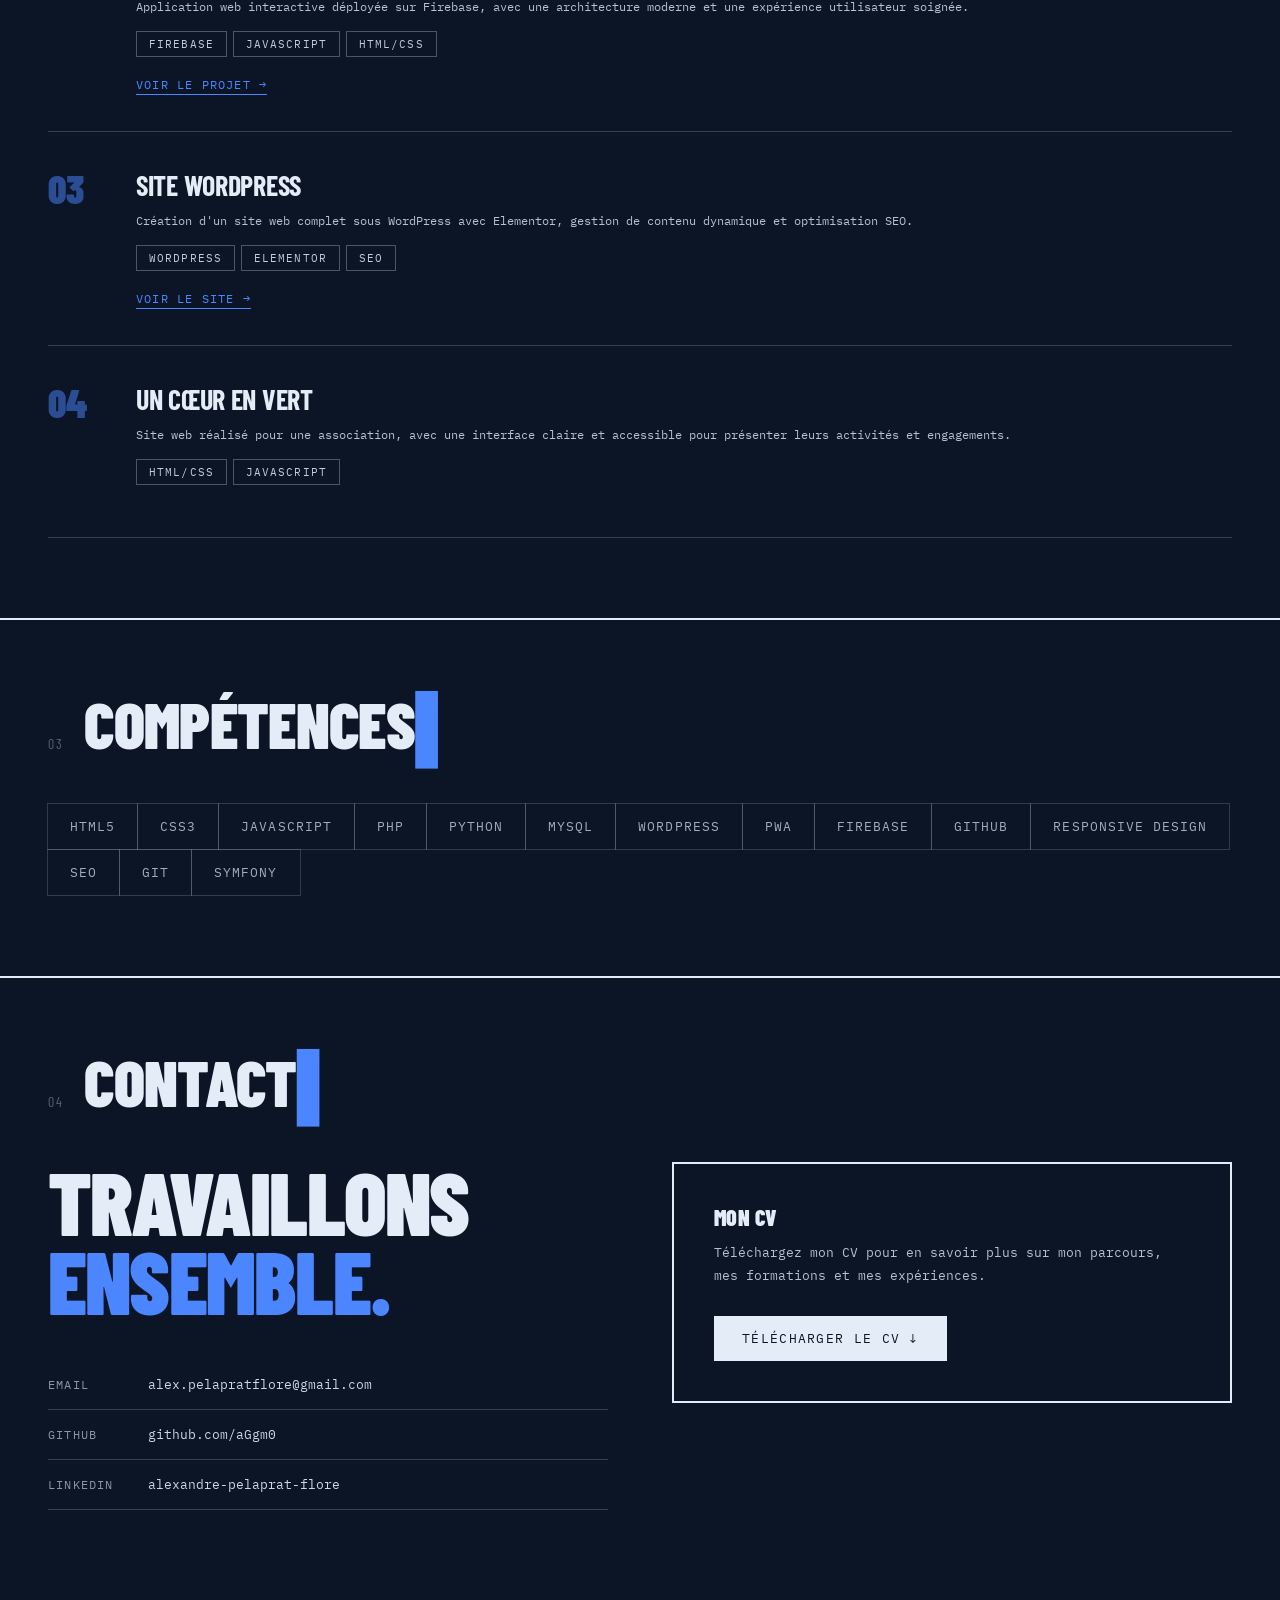
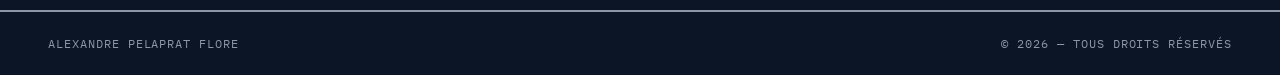
==== commit 4a17dbf8: "Mise à jour des infos" ====
--- a/index.html
+++ b/index.html
@@ -179,13 +179,13 @@
     </div>
     <div class="about-grid">
       <div class="about-text">
-        <p>Développeur passionné, actuellement en <strong>stage</strong>, je cherche une <strong>alternance</strong> en informatique — développement web, réseaux et systèmes — pour continuer à progresser dans un environnement professionnel stimulant.</p>
+        <p>Développeur passionné, actuellement en <strong>recherche</strong> d'une <strong>alternance</strong> en informatique — développement web, réseaux et systèmes — pour continuer à progresser dans un environnement professionnel stimulant.</p>
         <p>J'aime construire des solutions web modernes, fonctionnelles et esthétiques. Mon parcours m'a permis de découvrir différentes technologies et de développer des projets concrets qui répondent à des besoins réels.</p>
       </div>
       <div class="about-facts">
         <div class="about-fact">
           <span class="fact-label">Statut</span>
-          <span class="fact-value">En stage · Cherche alternance</span>
+          <span class="fact-value">Cherche alternance</span>
         </div>
         <div class="about-fact">
           <span class="fact-label">Localisation</span>
@@ -197,7 +197,7 @@
         </div>
         <div class="about-fact">
           <span class="fact-label">Disponibilité</span>
-          <span class="fact-value" data-cc-id="cc-3" style="">Dès juillet</span>
+          <span class="fact-value" data-cc-id="cc-3" style="">Dès que possible</span>
         </div>
       </div>
     </div>
@@ -287,6 +287,8 @@
       <span class="skill">GitHub</span>
       <span class="skill">Responsive Design</span>
       <span class="skill">SEO</span>
+      <span class="skill">GIT</span>
+      <span class="skill">Symfony</span>
     </div>
   </div>
 </section>
@@ -316,7 +318,7 @@
       <div class="cv-box">
         <div class="cv-box-title">Mon CV</div>
         <p class="cv-desc">Téléchargez mon CV pour en savoir plus sur mon parcours, mes formations et mes expériences.</p>
-        <a href="./CV Alternance 86.pdf" download="" class="cv-btn">Télécharger le CV ↓</a>
+        <a href="./CV_Alternance_Alexandre.pdf" download="" class="cv-btn">Télécharger le CV ↓</a>
       </div>
     </div>
   </div>
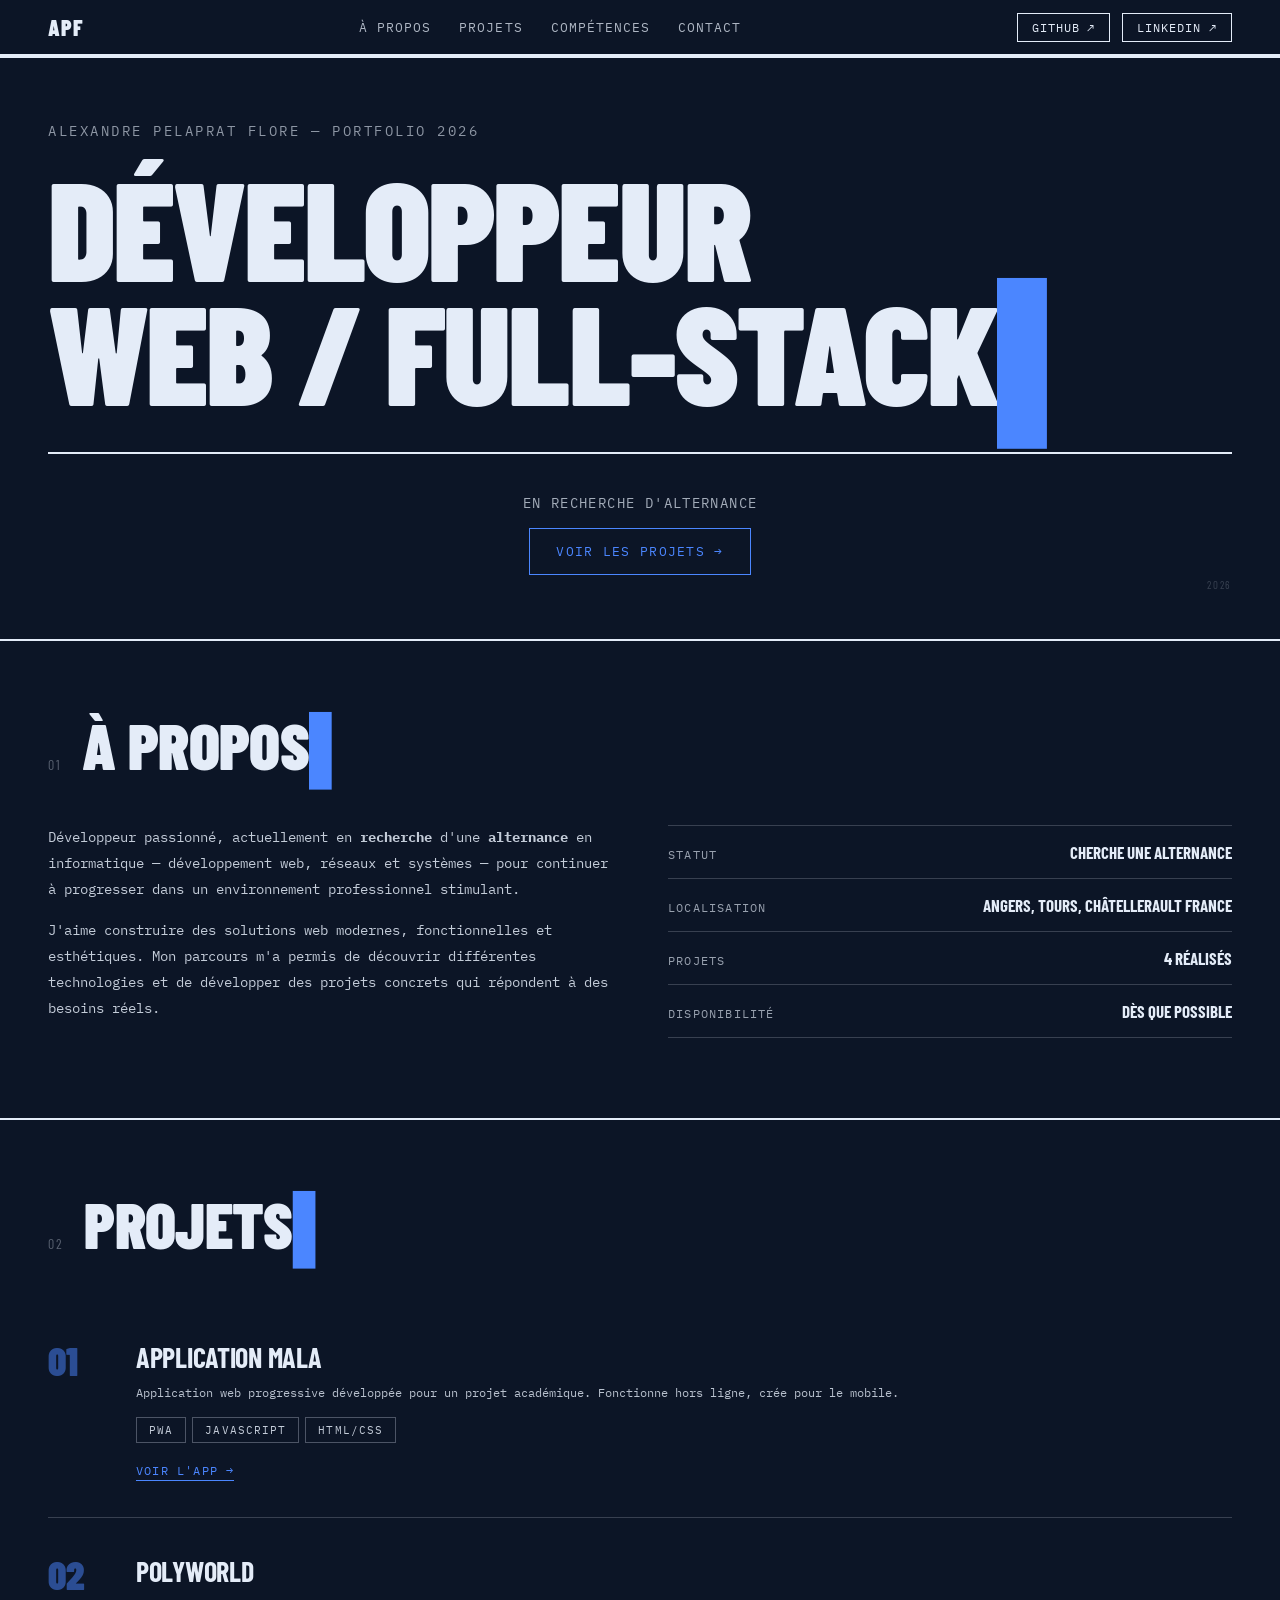
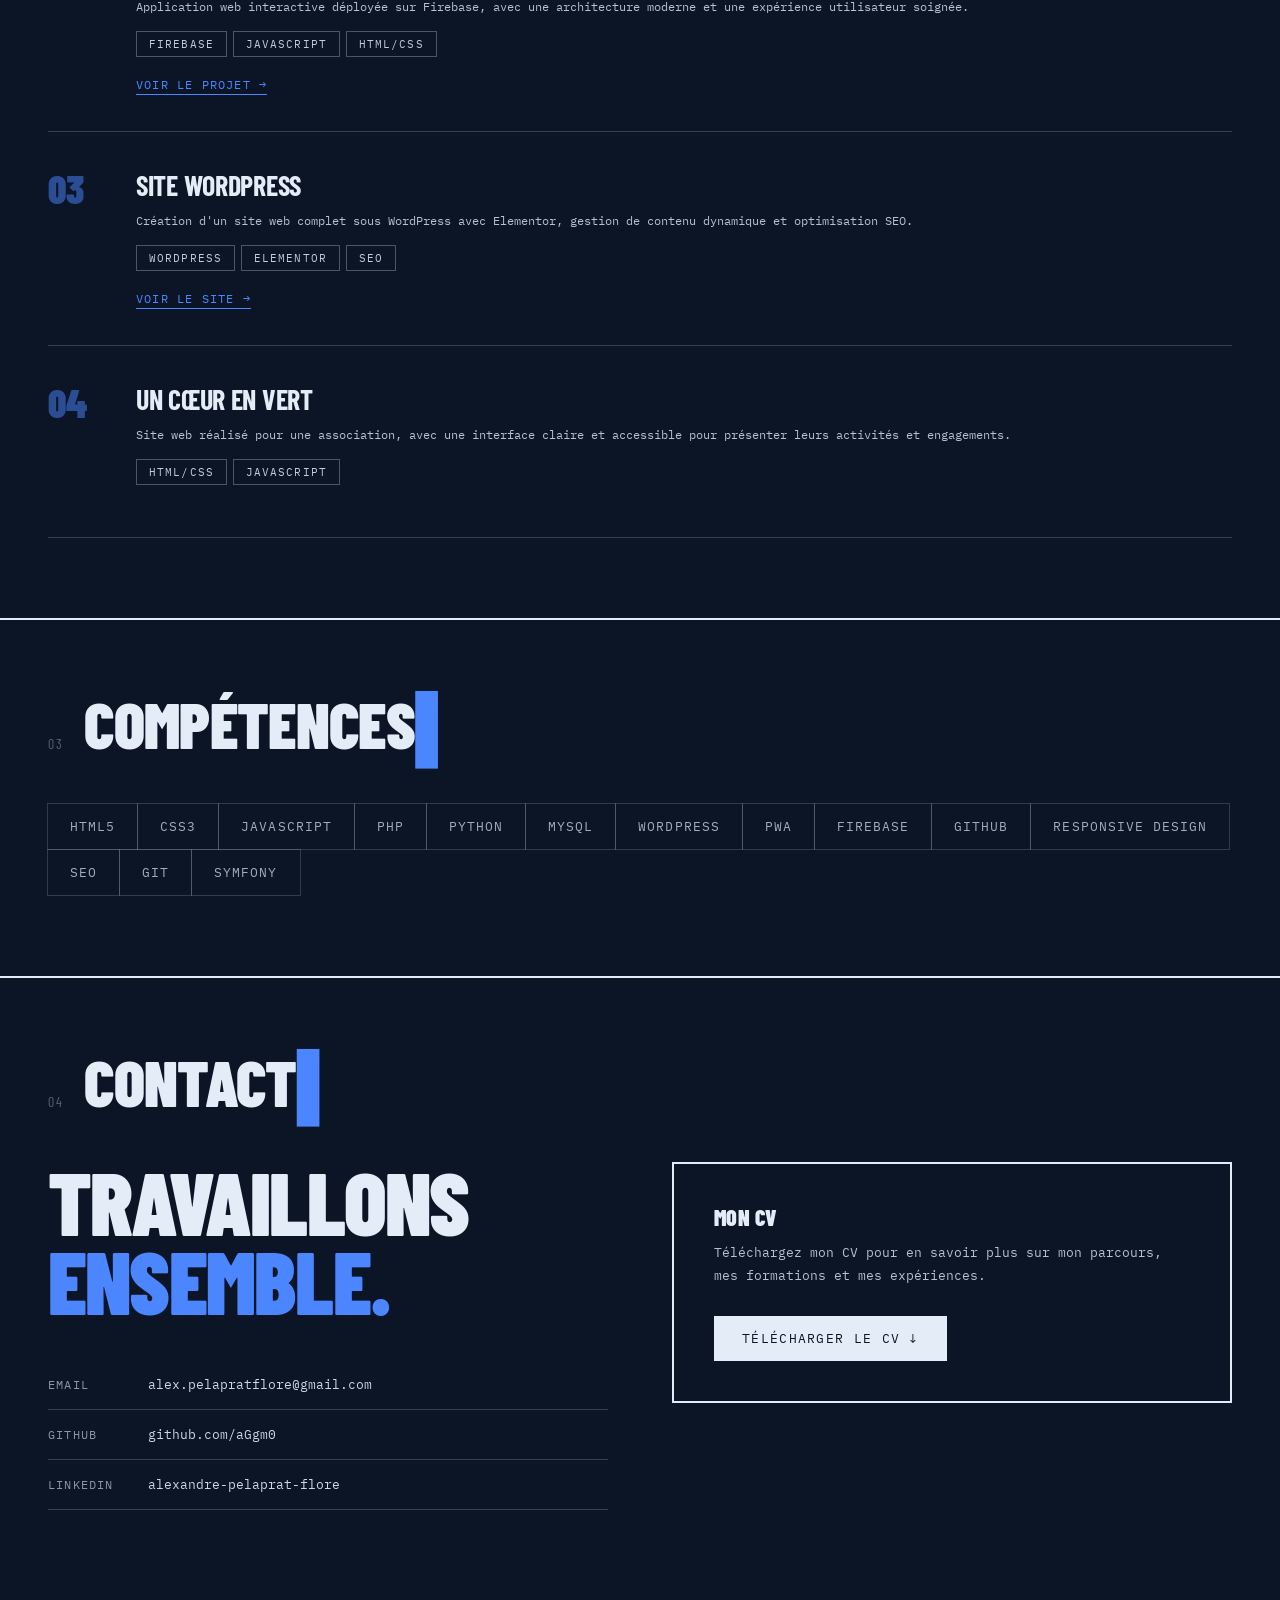
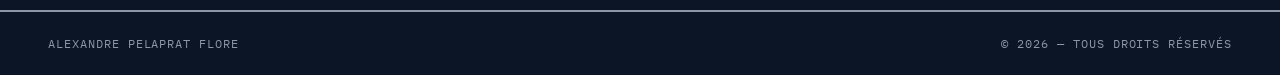
==== commit 81b2d85e: "Changement d'un mot" ====
--- a/index.html
+++ b/index.html
@@ -185,7 +185,7 @@
       <div class="about-facts">
         <div class="about-fact">
           <span class="fact-label">Statut</span>
-          <span class="fact-value">Cherche alternance</span>
+          <span class="fact-value">Cherche une alternance</span>
         </div>
         <div class="about-fact">
           <span class="fact-label">Localisation</span>
